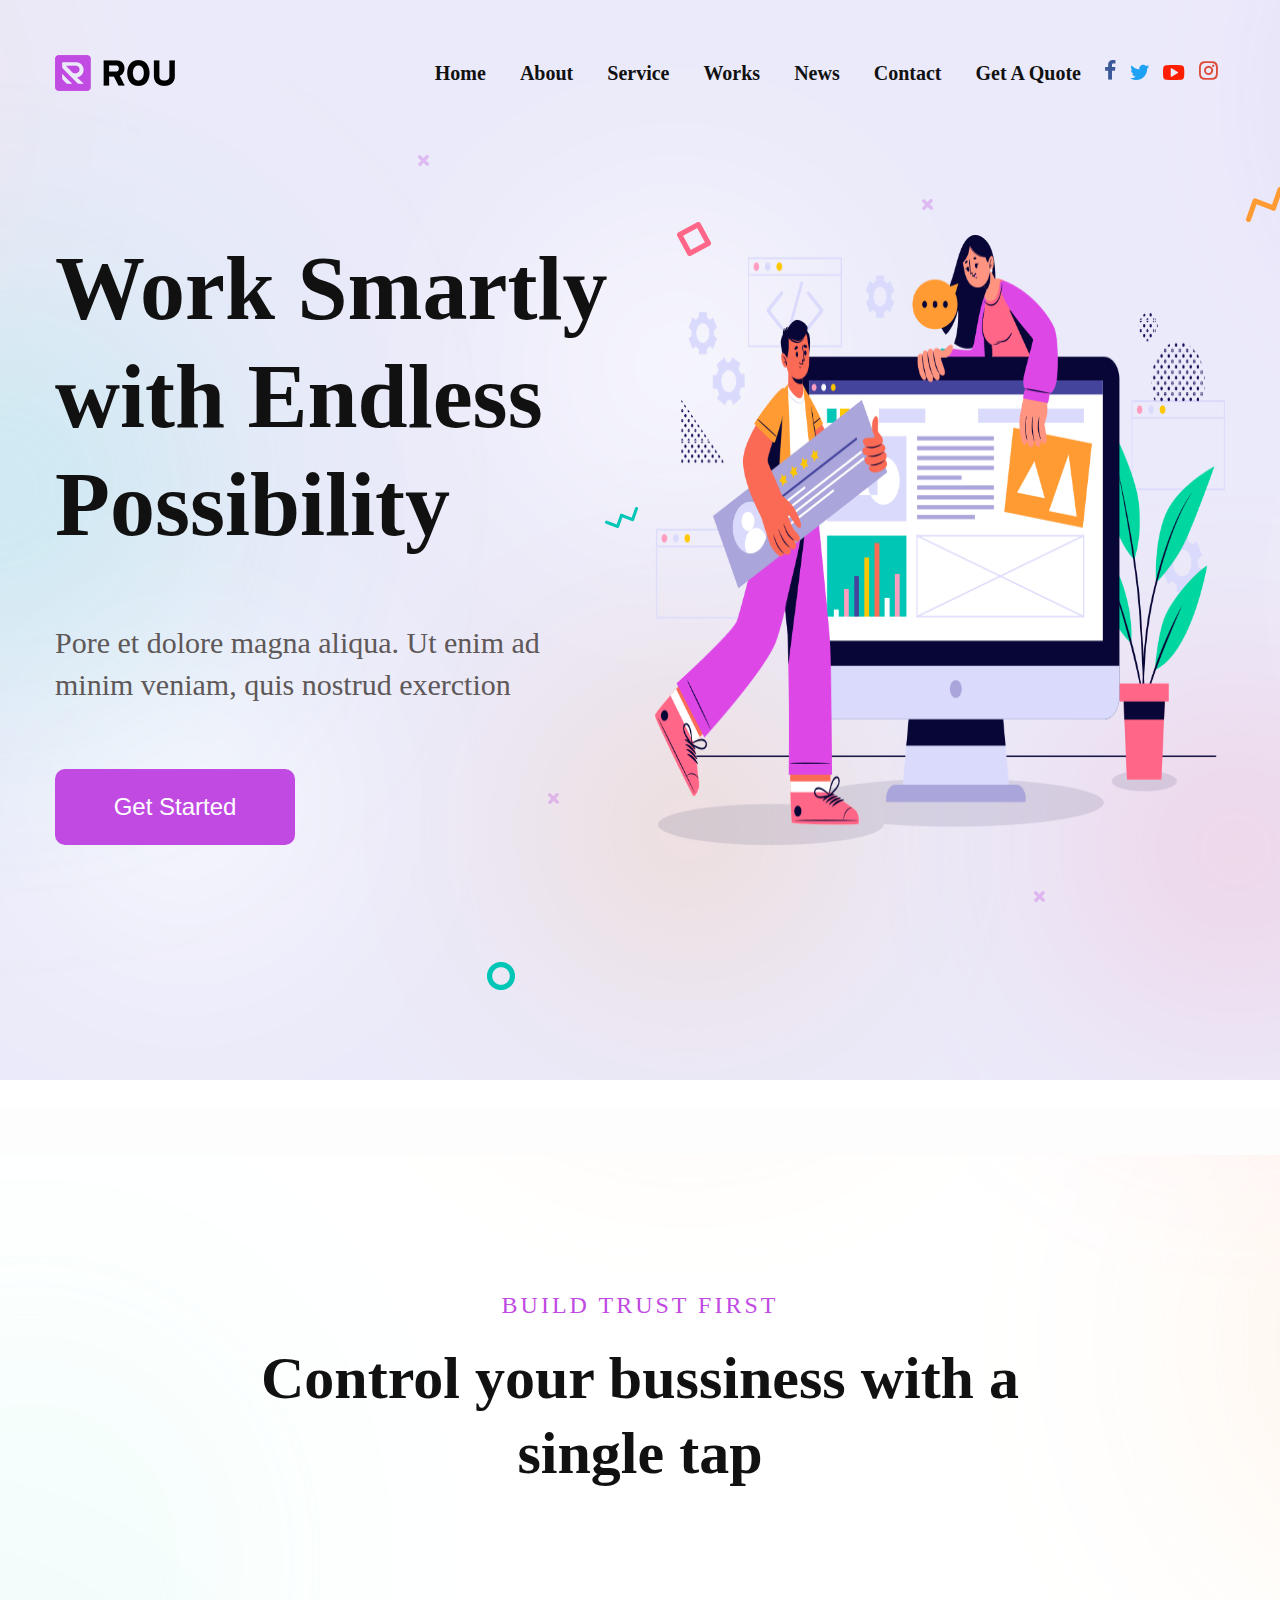
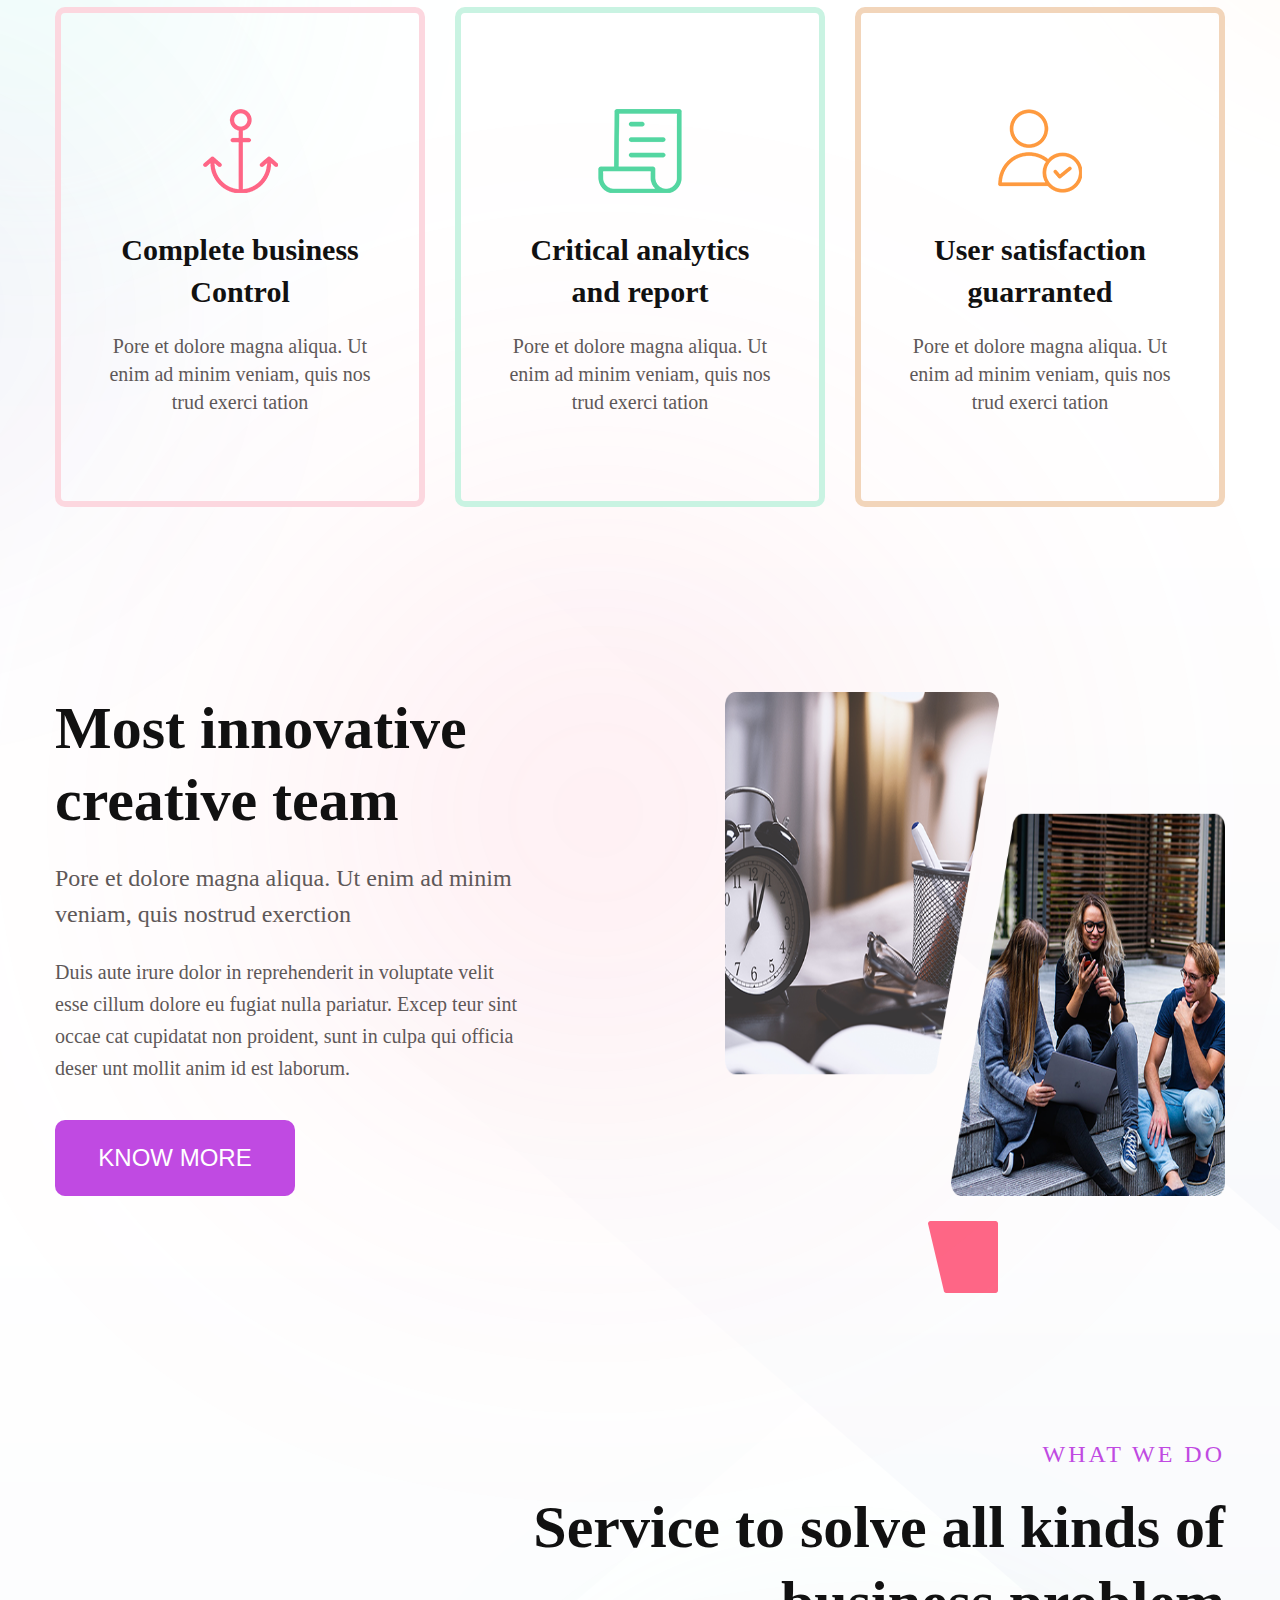
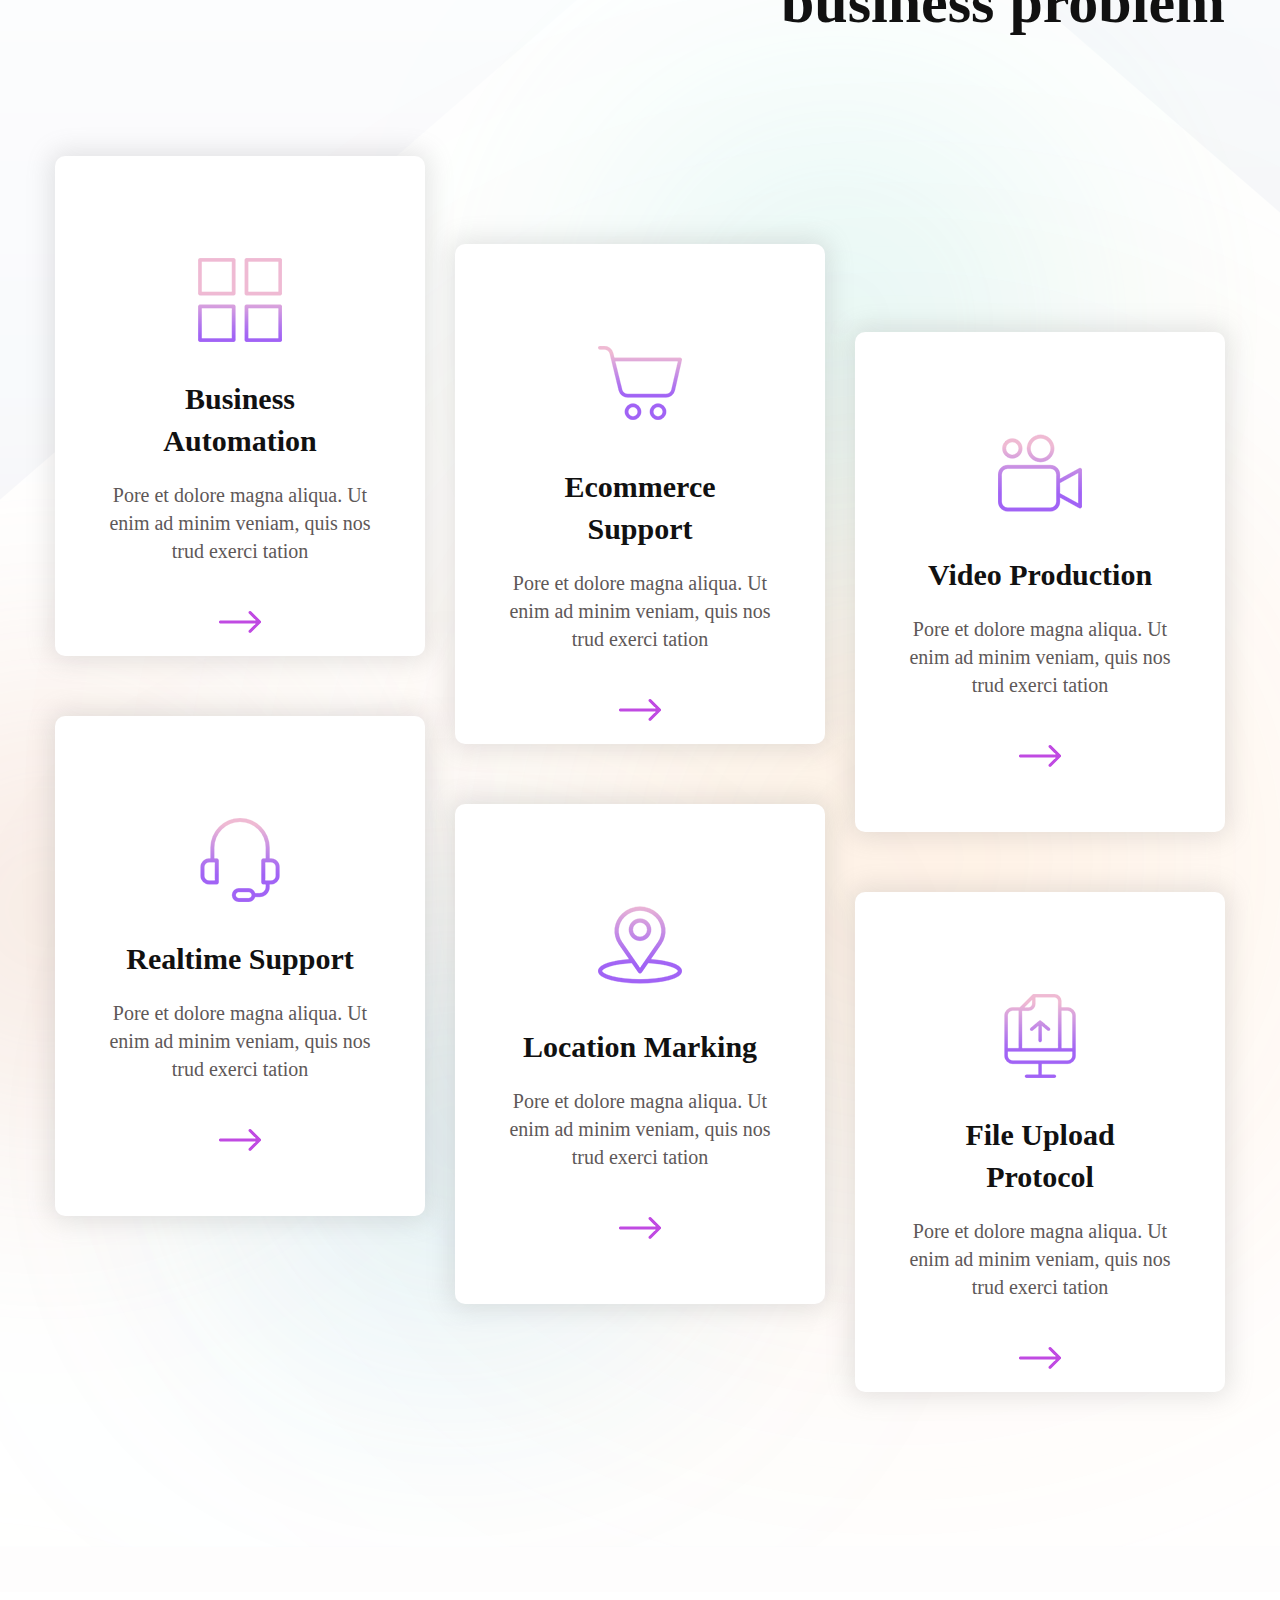
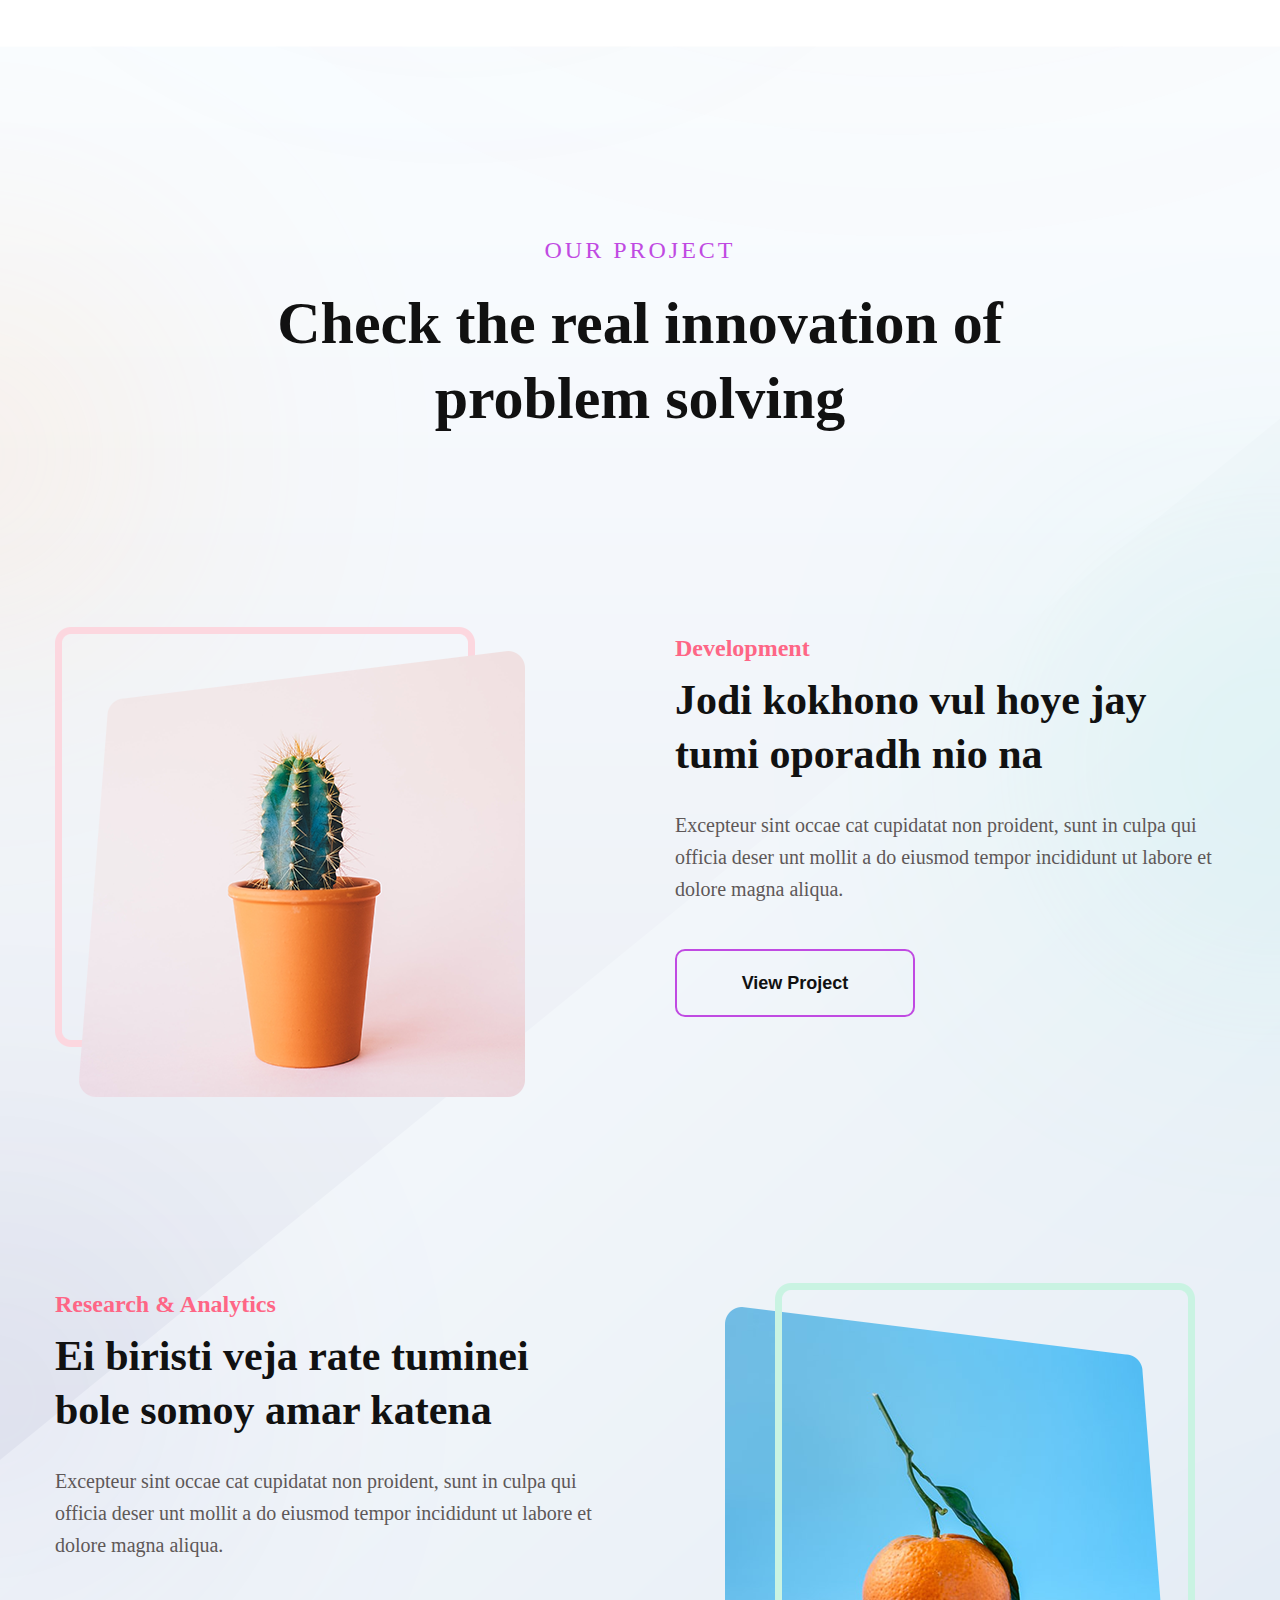
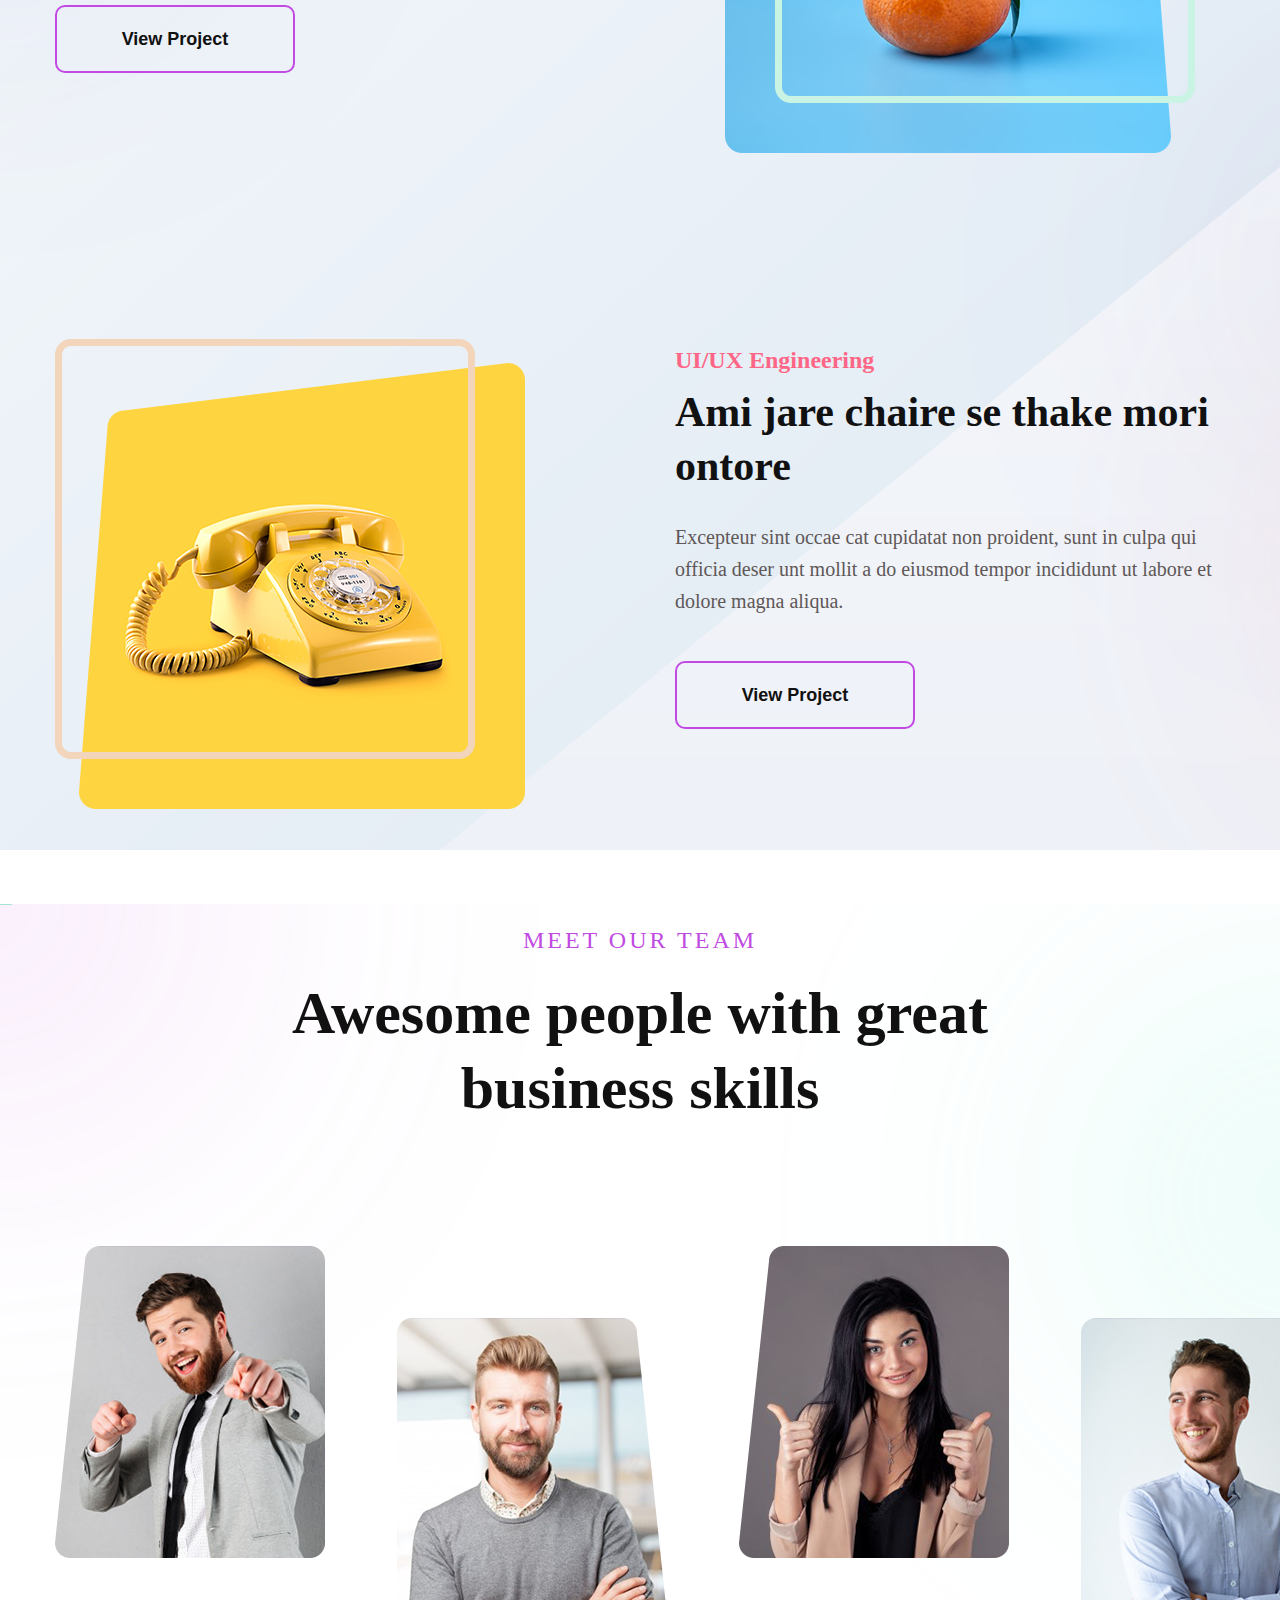
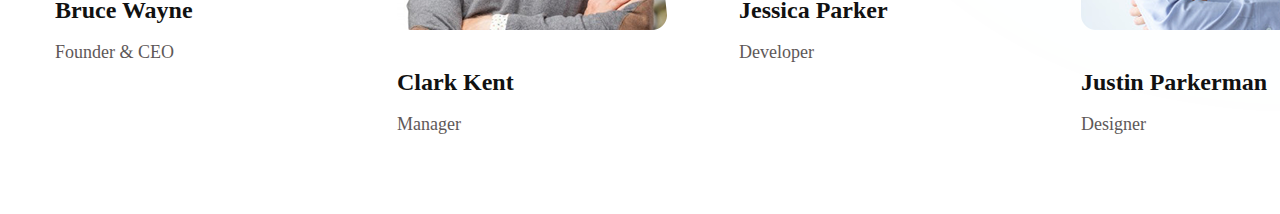
==== assets/index.html @ a204c2a9 "2/3 landing page - psd to html" ====
<!DOCTYPE html>
<html lang="en">
<head>
    <meta charset="UTF-8">
    <meta http-equiv="X-UA-Compatible" content="IE=edge">
    <meta name="viewport" content="width=device-width, initial-scale=1.0">
    <title>Landing Page</title>
    <link rel="stylesheet" href="./scss/style.css">
</head>
<body>
    <header class="" style="background: url(../assets/images/header/background-header.png) no-repeat center 0;">
        <div class="l-container">
            <div class="c-menu">
                <h1>
                    <a href="#">
                        <img src="./images/header/logo-rou.png" alt="ROU-LOGO">
                    </a>
                </h1>
                <ul>
                    <li><a href="#">Home</a></li>
                    <li><a href="#">About</a></li>
                    <li><a href="#">Service</a></li>
                    <li><a href="#">Works</a></li>
                    <li><a href="#">News</a></li>
                    <li><a href="#">Contact</a></li>
                    <li><a href="#">Get A Quote</a></li>
                    <li>
                        <ul>
                            <li><a href="#"><img src="./images/header/social/facebook.png" alt="icon-facebook"></a></li>
                            <li><a href="#"><img src="./images/header/social/twitter.png" alt="icon-twitter"></a></li>
                            <li><a href="#"><img src="./images/header/social/youtube.png" alt="icon-youtube"></a></li>
                            <li><a href="#"><img src="./images/header/social/instagram.png" alt="icon-instagram"></a></li>
                        </ul>
                    </li>
                </ul>
            </div>
            <div class="c-slide">
                <div class="c-slide--content">
                    <h1>Work Smartly with Endless  Possibility</h1>
                    <p>Pore et dolore magna aliqua. Ut enim ad minim veniam, quis nostrud exerction </p>
                    <button>Get Started</button>
                </div>
                <div class="c-slide--image">
                    <img src="./images/header/hero-header.png" alt="heros">
                </div>
            </div>
        </div>
    </header>
    <section style="background: #fefdfd url(../assets/images/intro/intro-background.png) no-repeat center center;">
        <div class="c-intro l-container">
            <div class="c-intro--title title">
                <p>build trust first</p>
                <h2>Control your bussiness with a single tap</h2>
            </div>
            <div class="c-intro--content rectangle">
                <div style="background: url(../assets/images/intro/anchor.png) no-repeat center 96px;">
                    <h3>Complete business Control</h3>
                    <p>Pore et dolore magna aliqua. Ut enim ad minim veniam, quis nos trud exerci tation </p>
                </div>
                <div style="background: url(../assets/images/intro/note.png) no-repeat center 96px;">
                    <h3>Critical analytics and report</h3>
                    <p>Pore et dolore magna aliqua. Ut enim ad minim veniam, quis nos trud exerci tation </p>
                </div>
                <div style="background: url(../assets/images/intro/user.png) no-repeat center 96px;">
                    <h3>User satisfaction guarranted</h3>
                    <p>Pore et dolore magna aliqua. Ut enim ad minim veniam, quis nos trud exerci tation </p>
                </div>
            </div>
        </div>
        <div class="c-about l-container flex">
            <div class="c-about--content">
                <h2>Most innovative creative team</h2>
                <p>Pore et dolore magna aliqua. Ut enim ad minim veniam, quis nostrud exerction </p>
                <p>Duis aute irure dolor in reprehenderit in voluptate velit esse cillum dolore eu fugiat nulla pariatur. Excep teur sint occae cat cupidatat non proident, sunt in culpa qui officia deser unt mollit anim id est laborum.</p>
                <button>KNOW MORE</button>
            </div>
            <div class="c-about--image">
                <img src="../assets/images/intro/about.png" alt="about">
            </div>
        </div>
        <div class="c-service l-container">
            <div class="c-service--title title">
                <p>What we do</p>
                <h2>Service to solve all kinds of business problem</h2>
            </div>
            <div class="c-service--content rectangle">
                <div style="background: #fff url(../assets/images/intro/icon/business.png) no-repeat center 96px;">
                    <h3>Business Automation</h3>
                    <p>Pore et dolore magna aliqua. Ut enim ad minim veniam, quis nos trud exerci tation</p>
                    <a href="#"><img src="./images/intro/icon/arrow.png" alt=""></a>
                </div>
                <div style="background: #fff url(../assets/images/intro/icon/cart.png) no-repeat center 96px;">
                    <h3>Ecommerce Support</h3>
                    <p>Pore et dolore magna aliqua. Ut enim ad minim veniam, quis nos trud exerci tation</p>
                    <a href="#"><img src="./images/intro/icon/arrow.png" alt=""></a>
                </div>
                <div style="background: #fff url(../assets/images/intro/icon/video.png) no-repeat center 96px;">
                    <h3>Video Production</h3>
                    <p>Pore et dolore magna aliqua. Ut enim ad minim veniam, quis nos trud exerci tation</p>
                    <a href="#"><img src="./images/intro/icon/arrow.png" alt=""></a>
                </div>
                <div style="background: #fff url(../assets/images/intro/icon/headphone.png) no-repeat center 96px;">
                    <h3>Realtime Support </h3>
                    <p>Pore et dolore magna aliqua. Ut enim ad minim veniam, quis nos trud exerci tation</p>
                    <a href="#"><img src="./images/intro/icon/arrow.png" alt=""></a>
                </div>
                <div style="background: #fff url(../assets/images/intro/icon/location.png) no-repeat center 96px;">
                    <h3>Location Marking</h3>
                    <p>Pore et dolore magna aliqua. Ut enim ad minim veniam, quis nos trud exerci tation</p>
                    <a href="#"><img src="./images/intro/icon/arrow.png" alt=""></a>
                </div>
                <div style="background: #fff url(../assets/images/intro/icon/upload.png) no-repeat center 96px;">
                    <h3>File Upload Protocol</h3>
                    <p>Pore et dolore magna aliqua. Ut enim ad minim veniam, quis nos trud exerci tation</p>
                    <a href="#"><img src="./images/intro/icon/arrow.png" alt=""></a>
                </div>
            </div>
        </div>
    </section>
    <section style="background: url(../assets/images/portfolio/portfolio-background.png) no-repeat center center;">
        <div class="c-portfolio l-container">
            <div class="c-portfolio--title title">
                <p>Our Project</p>
                <h2>Check the real innovation of problem solving</h2>
            </div>
            <div class="c-portfolio--content flex">
                <div class="c-portfolio--image">
                    <img src="../assets/images/portfolio/cactus.png" alt="">
                </div>
                <div class="c-portfolio--sub-content">
                    <h4>Development</h4>
                    <h3>Jodi kokhono vul hoye jay tumi oporadh nio na</h3>
                    <p>Excepteur sint occae cat cupidatat non proident, sunt in culpa qui officia deser unt mollit a do eiusmod tempor incididunt ut labore et dolore magna aliqua. </p>
                    <button>View Project</button>
                </div>
            </div>
            <div class="c-portfolio--content flex">
                <div class="c-portfolio--sub-content">
                    <h4>Research & Analytics</h4>
                    <h3>Ei biristi veja rate tuminei bole somoy amar katena</h3>
                    <p>Excepteur sint occae cat cupidatat non proident, sunt in culpa qui officia deser unt mollit a do eiusmod tempor incididunt ut labore et dolore magna aliqua.  </p>
                    <button>View Project</button>
                </div>
                <div class="c-portfolio--image">
                    <img src="../assets/images/portfolio/orange.png" alt="">
                </div>
            </div>
            <div class="c-portfolio--content flex">
                <div class="c-portfolio--image">
                    <img src="../assets/images/portfolio/phone.png" alt="">
                </div>
                <div class="c-portfolio--sub-content">
                    <h4>UI/UX Engineering</h4>
                    <h3>Ami jare chaire se thake mori ontore </h3>
                    <p>Excepteur sint occae cat cupidatat non proident, sunt in culpa qui officia deser unt mollit a do eiusmod tempor incididunt ut labore et dolore magna aliqua.  </p>
                    <button>View Project</button>
                </div>
            </div>
        </div>
    </section>
    <section style="background: url(../assets/images/team/team-background.png) no-repeat center center;">
        <div class="c-team l-container">
            <div class="c-team--meet-team">
                <div class="c-team--title-meet title">
                    <p>Meet our team</p>
                    <h2>Awesome people with great business skills</h2>
                </div>
                <div class="c-team--image-meet flex">
                    <div class="c-team--partner1">
                        <img src="./images/team/bruce.png" alt="">
                        <h4>Bruce Wayne</h4>
                        <p>Founder & CEO</p>
                    </div>
                    <div class="c-team--partner2">
                        <img src="./images/team/clark.png" alt="">
                        <h4>Clark Kent</h4>
                        <p>Manager</p>
                    </div>
                    <div class="c-team--partner3">
                        <img src="./images/team/jessica.png" alt="">
                        <h4>Jessica Parker</h4>
                        <p>Developer</p>
                    </div>
                    <div class="c-team--partner4">
                        <img src="./images/team/justin.png" alt="">
                        <h4>Justin Parkerman</h4>
                        <p>Designer</p>
                    </div>
                </div>
            </div>
            <div class="c-team--testimonial">
                <div class="c-team--title-testimonial">
                    
                </div>
                <div class="c-team--image-testimonial"></div>
            </div>
        </div>
    </section>
</body>
</html>
---- assets/scss/style.css ----
* {
  margin: 0;
  padding: 0;
  -webkit-box-sizing: border-box;
          box-sizing: border-box;
}

a {
  text-decoration: none;
}

ul {
  list-style: none;
  display: inline;
  font-size: 0;
}

li {
  display: inline;
}

.l-container {
  width: 1170px;
  margin: 0 auto;
}

.flex {
  display: -webkit-box;
  display: -ms-flexbox;
  display: flex;
}

button {
  width: 240px;
  font-size: 24px;
  color: #fff;
  background-color: #c04ae2;
  line-height: 72px;
  border-radius: 10px;
  border-color: transparent;
}

.rectangle {
  display: -webkit-box;
  display: -ms-flexbox;
  display: flex;
  -webkit-box-pack: justify;
      -ms-flex-pack: justify;
          justify-content: space-between;
}

.rectangle div {
  width: 370px;
  height: 500px;
  border: 6px solid transparent;
  border-radius: 10px;
  margin-top: 116px;
  padding: 216px 48px 0;
  text-align: center;
}

.rectangle div h3 {
  font-size: 30px;
  line-height: 42px;
  color: #111111;
}

.rectangle div p {
  margin-top: 19px;
  font-size: 20px;
  line-height: 28px;
  color: #5e5858;
}

.title {
  width: 770px;
  margin: 0 auto;
  text-align: center;
}

.title p {
  font-size: 24px;
  text-transform: uppercase;
  color: #c04ae2;
  letter-spacing: 3px;
  line-height: 72px;
}

.title h2 {
  font-size: 60px;
  line-height: 75px;
  color: #111111;
}

.c-menu {
  display: -webkit-box;
  display: -ms-flexbox;
  display: flex;
  -webkit-box-pack: justify;
      -ms-flex-pack: justify;
          justify-content: space-between;
  padding-top: 55px;
}

.c-menu h1 {
  height: 36px;
  line-height: 36px;
}

.c-menu h1 img {
  height: 36px;
}

.c-menu ul a {
  padding: 5px 15px;
  font-weight: bold;
  border: 2px solid transparent;
  color: #111111;
  font-size: 20px;
  line-height: 36px;
}

.c-menu ul a:hover {
  border: 2px solid #c04ae2;
  border-radius: 5px;
}

.c-menu ul li ul a {
  padding: 5px;
}

.c-menu ul li ul a:hover {
  border: 2px solid transparent;
}

.c-slide {
  margin-top: 144px;
  display: -webkit-box;
  display: -ms-flexbox;
  display: flex;
  -webkit-box-pack: justify;
      -ms-flex-pack: justify;
          justify-content: space-between;
  padding-bottom: 264px;
}

.c-slide--content {
  width: 570px;
}

.c-slide--content h1 {
  font-size: 90px;
  line-height: 108px;
  color: #111111;
}

.c-slide--content p {
  font-size: 30px;
  line-height: 42px;
  margin-top: 63px;
  color: #5e5858;
  margin-bottom: 63px;
}

.c-slide--image {
  width: 570px;
}

.c-slide--image img {
  width: 100%;
  height: 100%;
}

.c-intro {
  padding-top: 160px;
}

.c-intro--content div:nth-child(1) {
  border-color: #fcd7df;
}

.c-intro--content div:nth-child(2) {
  border-color: #c9f3e2;
}

.c-intro--content div:nth-child(3) {
  border-color: #f2d5ba;
}

.c-about {
  margin-top: 185px;
  -webkit-box-pack: justify;
      -ms-flex-pack: justify;
          justify-content: space-between;
}

.c-about--content {
  width: 470px;
}

.c-about--content h2 {
  font-size: 60px;
  line-height: 72px;
  color: #111111;
}

.c-about--content p:nth-child(2) {
  font-size: 24px;
  line-height: 36px;
  color: #5e5858;
  margin: 24px 0;
}

.c-about--content p:nth-child(3) {
  font-size: 20px;
  line-height: 32px;
  color: #5e5858;
  margin-bottom: 36px;
}

.c-about--image {
  width: 500px;
}

.c-about--image img {
  width: 100%;
  height: 100%;
}

.c-service--title {
  margin: 222px 0 0 auto;
  text-align: right;
}

.c-service--content {
  -ms-flex-wrap: wrap;
      flex-wrap: wrap;
}

.c-service--content div {
  -webkit-box-shadow: 0 0 25px 5px rgba(128, 128, 128, 0.2);
          box-shadow: 0 0 25px 5px rgba(128, 128, 128, 0.2);
}

.c-service--content div:nth-child(2) {
  margin-top: 204px;
}

.c-service--content div:nth-child(3) {
  margin-top: 292px;
}

.c-service--content div:nth-child(4) {
  margin-top: -116px;
}

.c-service--content div:nth-child(5) {
  margin-top: -28px;
}

.c-service--content div:nth-child(6) {
  margin-top: 60px;
  margin-bottom: 200px;
}

.c-service--content img {
  margin: 46px 0;
}

.c-portfolio--title {
  padding-top: 222px;
  margin-bottom: 100px;
}

.c-portfolio--content {
  -webkit-box-pack: justify;
      -ms-flex-pack: justify;
          justify-content: space-between;
  padding: 91px 0;
}

.c-portfolio--image {
  width: 500px;
}

.c-portfolio--sub-content {
  width: 550px;
}

.c-portfolio--sub-content h4 {
  font-size: 24px;
  line-height: 42px;
  color: #fe6686;
}

.c-portfolio--sub-content h3 {
  font-size: 42px;
  line-height: 54px;
  color: #111111;
  padding-top: 4px;
  padding-bottom: 28px;
}

.c-portfolio--sub-content p {
  font-size: 20px;
  line-height: 32px;
  color: #5e5858;
  padding-bottom: 44px;
}

.c-portfolio--sub-content button {
  border: 2px solid #c04ae2;
  background-color: transparent;
  color: #111111;
  line-height: 36px;
  font-size: 18px;
  padding: 14px 44px;
  font-weight: bold;
}

.c-team--image-meet {
  -webkit-box-pack: justify;
      -ms-flex-pack: justify;
          justify-content: space-between;
  margin-top: 120px;
}

.c-team--partner1 h4, .c-team--partner3 h4, .c-team--partner2 h4, .c-team--partner4 h4 {
  font-size: 24px;
  line-height: 48px;
  color: #111111;
  margin-top: 24px;
}

.c-team--partner1 p, .c-team--partner3 p, .c-team--partner2 p, .c-team--partner4 p {
  font-size: 18px;
  line-height: 36px;
  color: #5e5858;
}

.c-team--partner2, .c-team--partner4 {
  padding: 72px;
}
/*# sourceMappingURL=style.css.map */
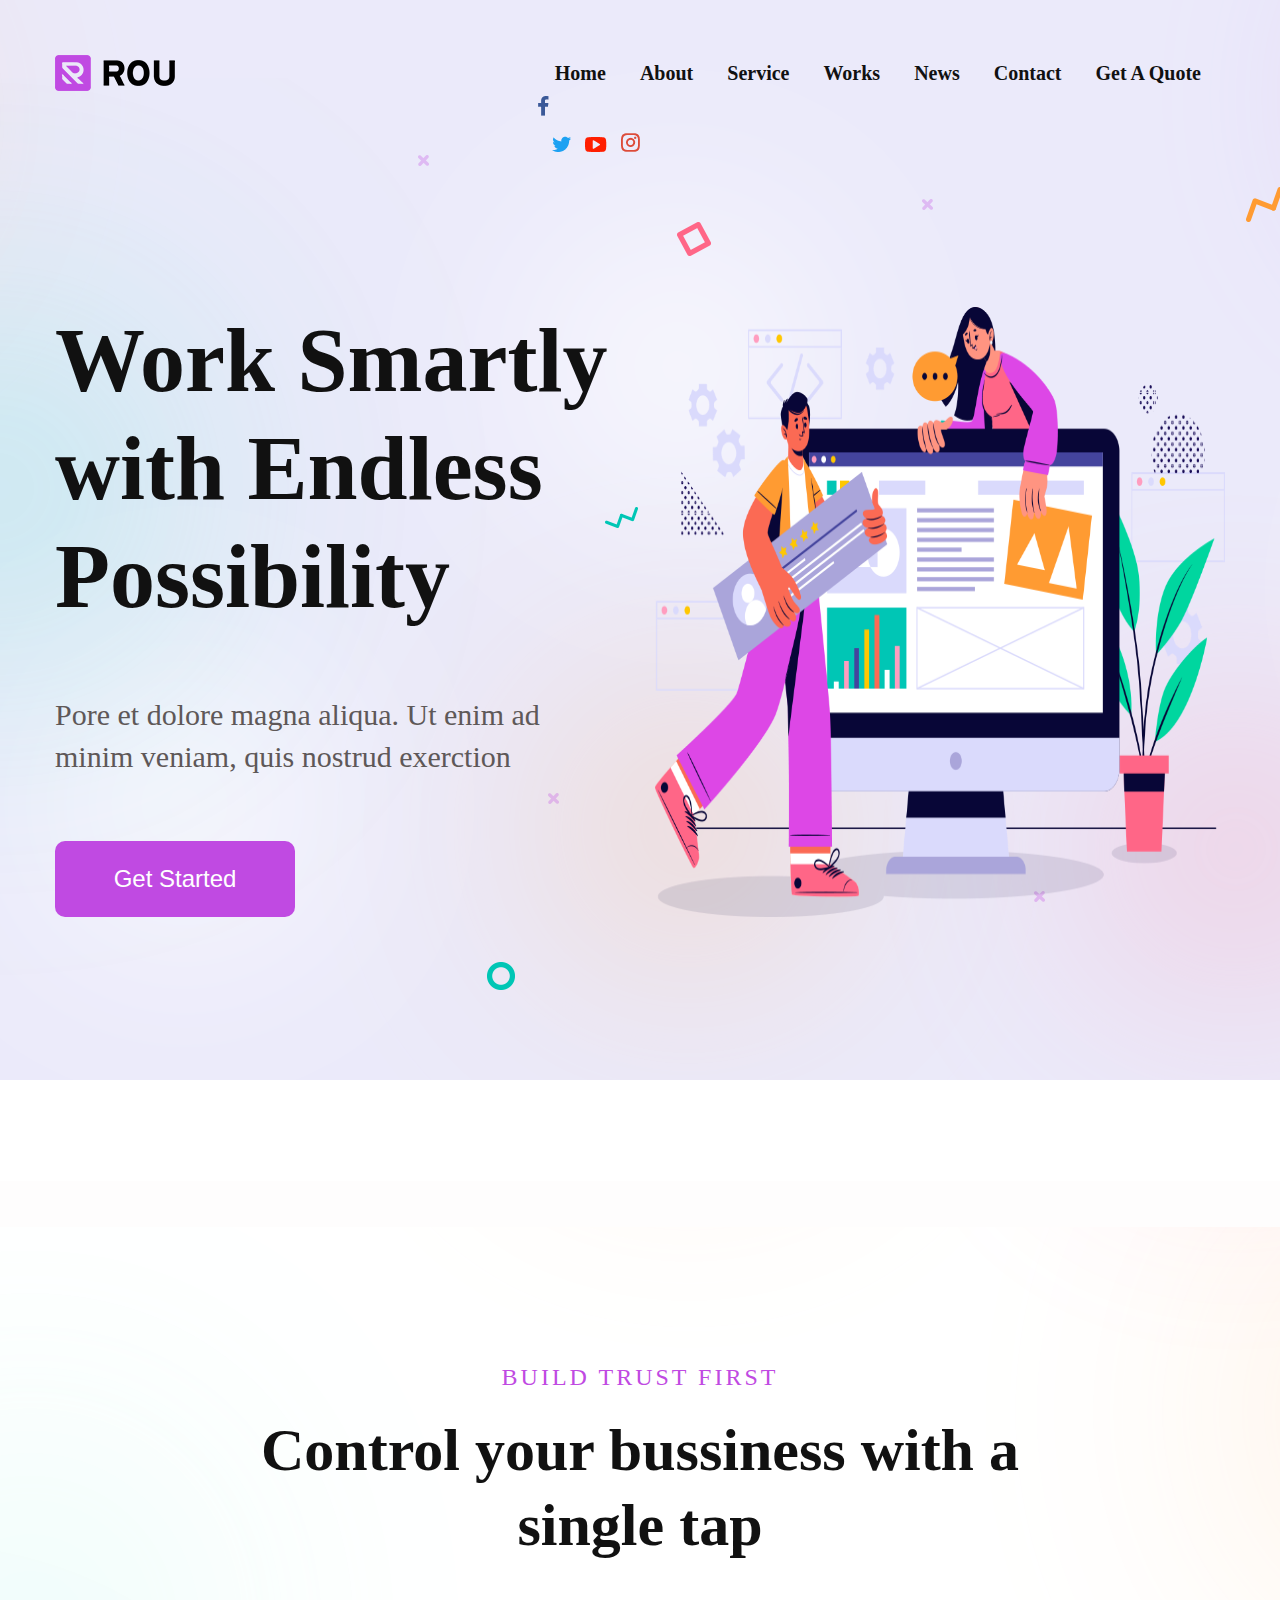
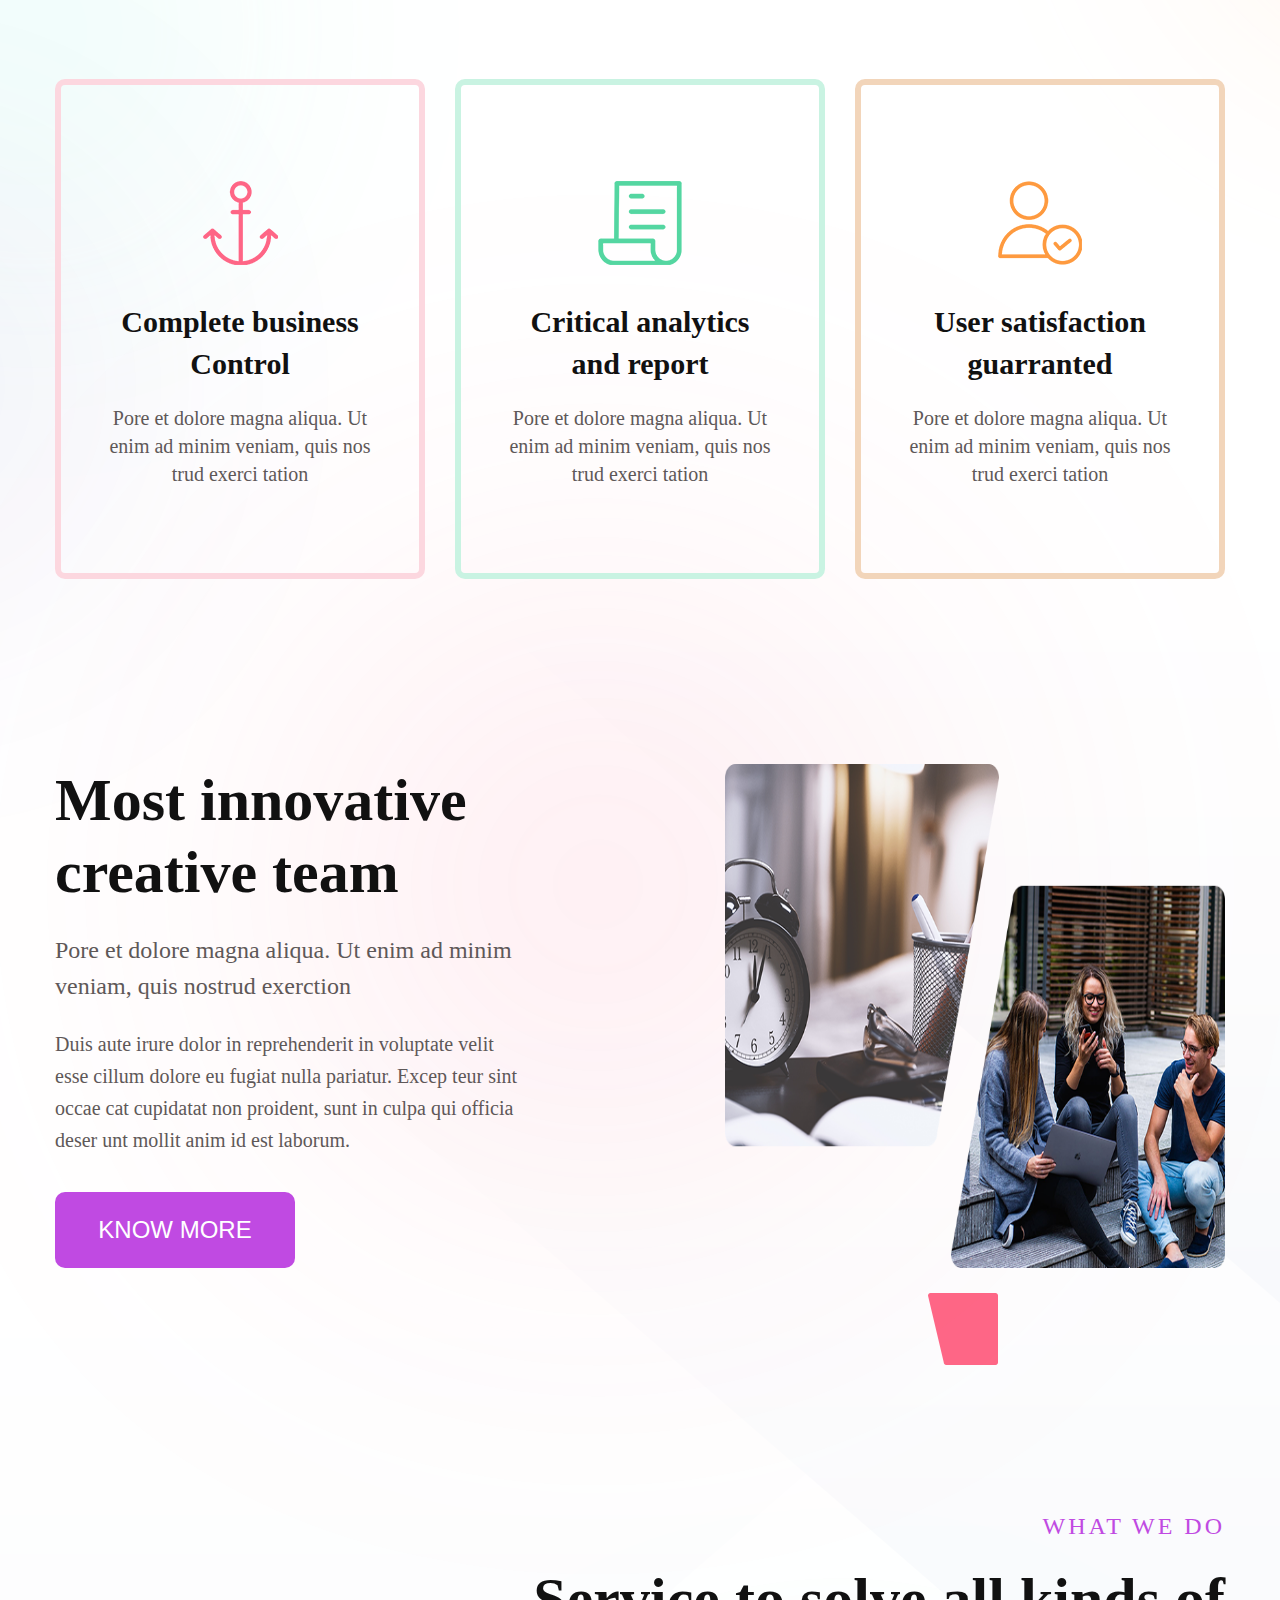
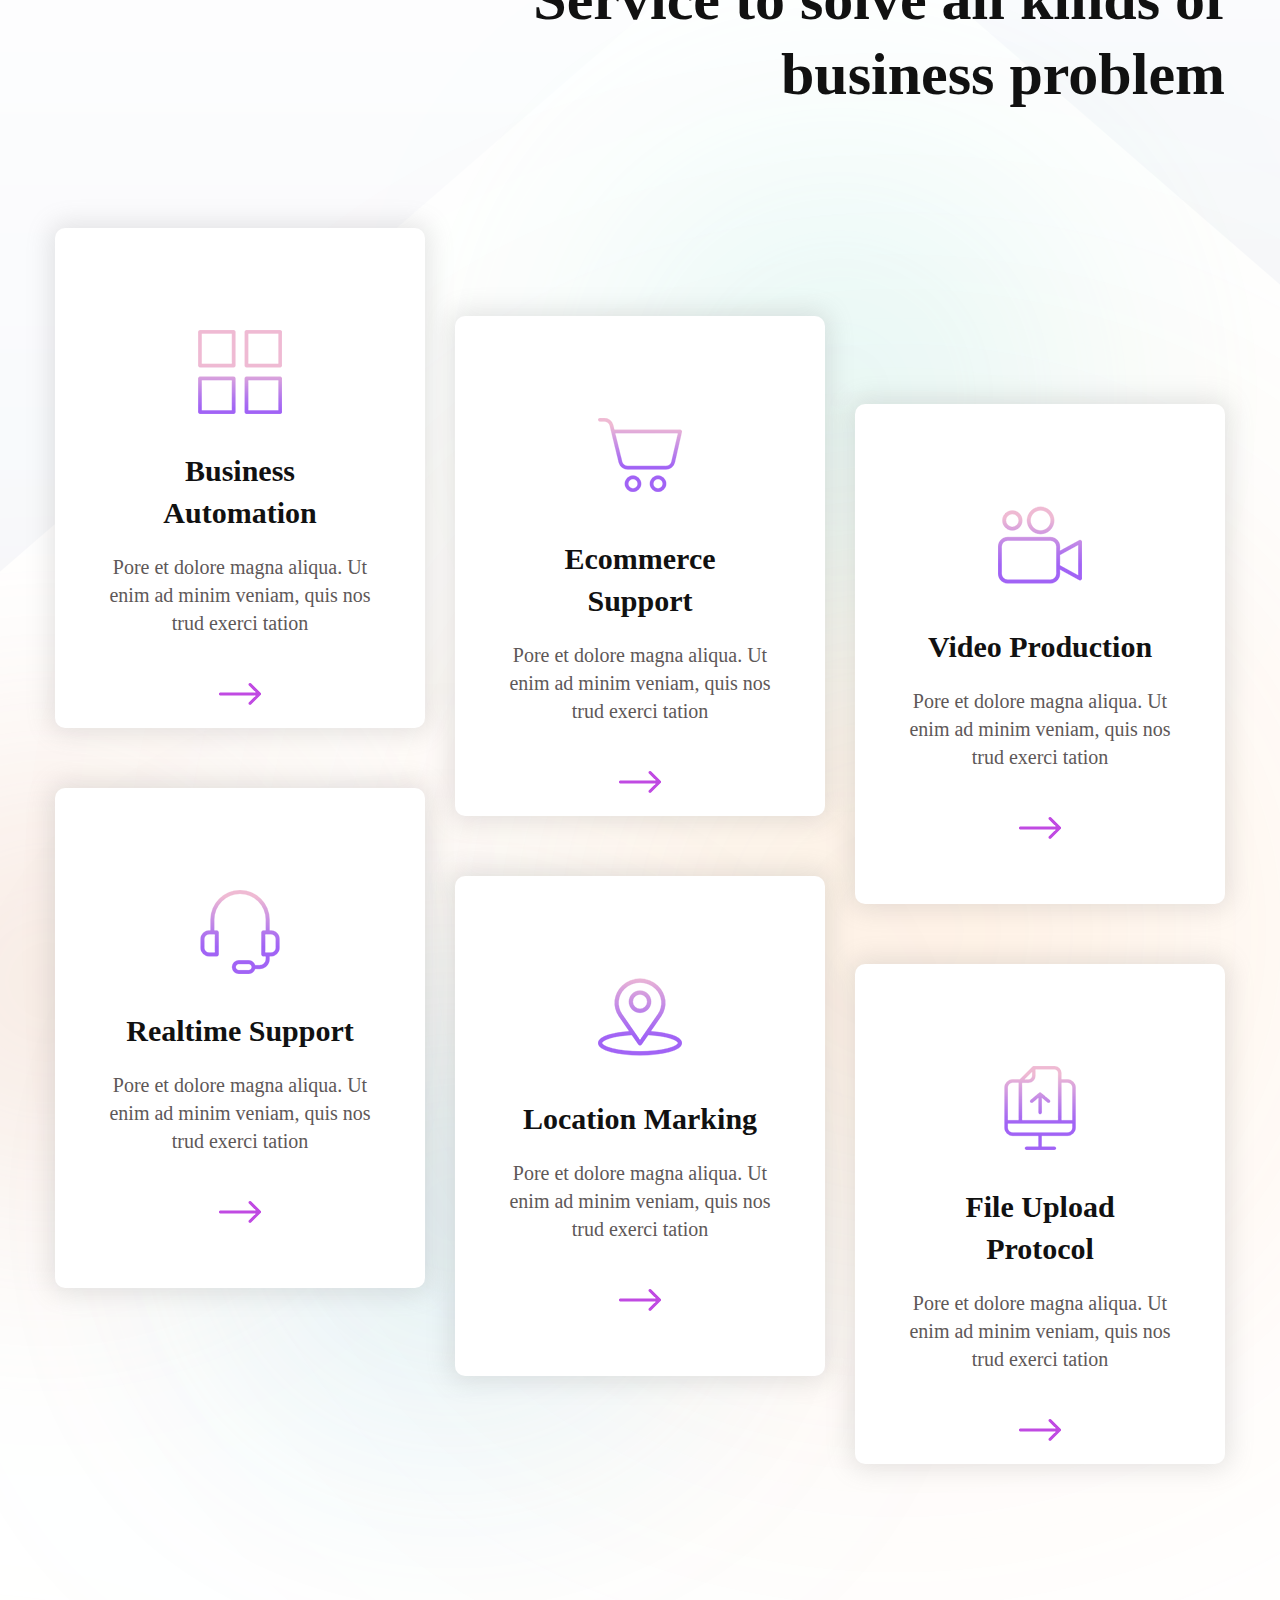
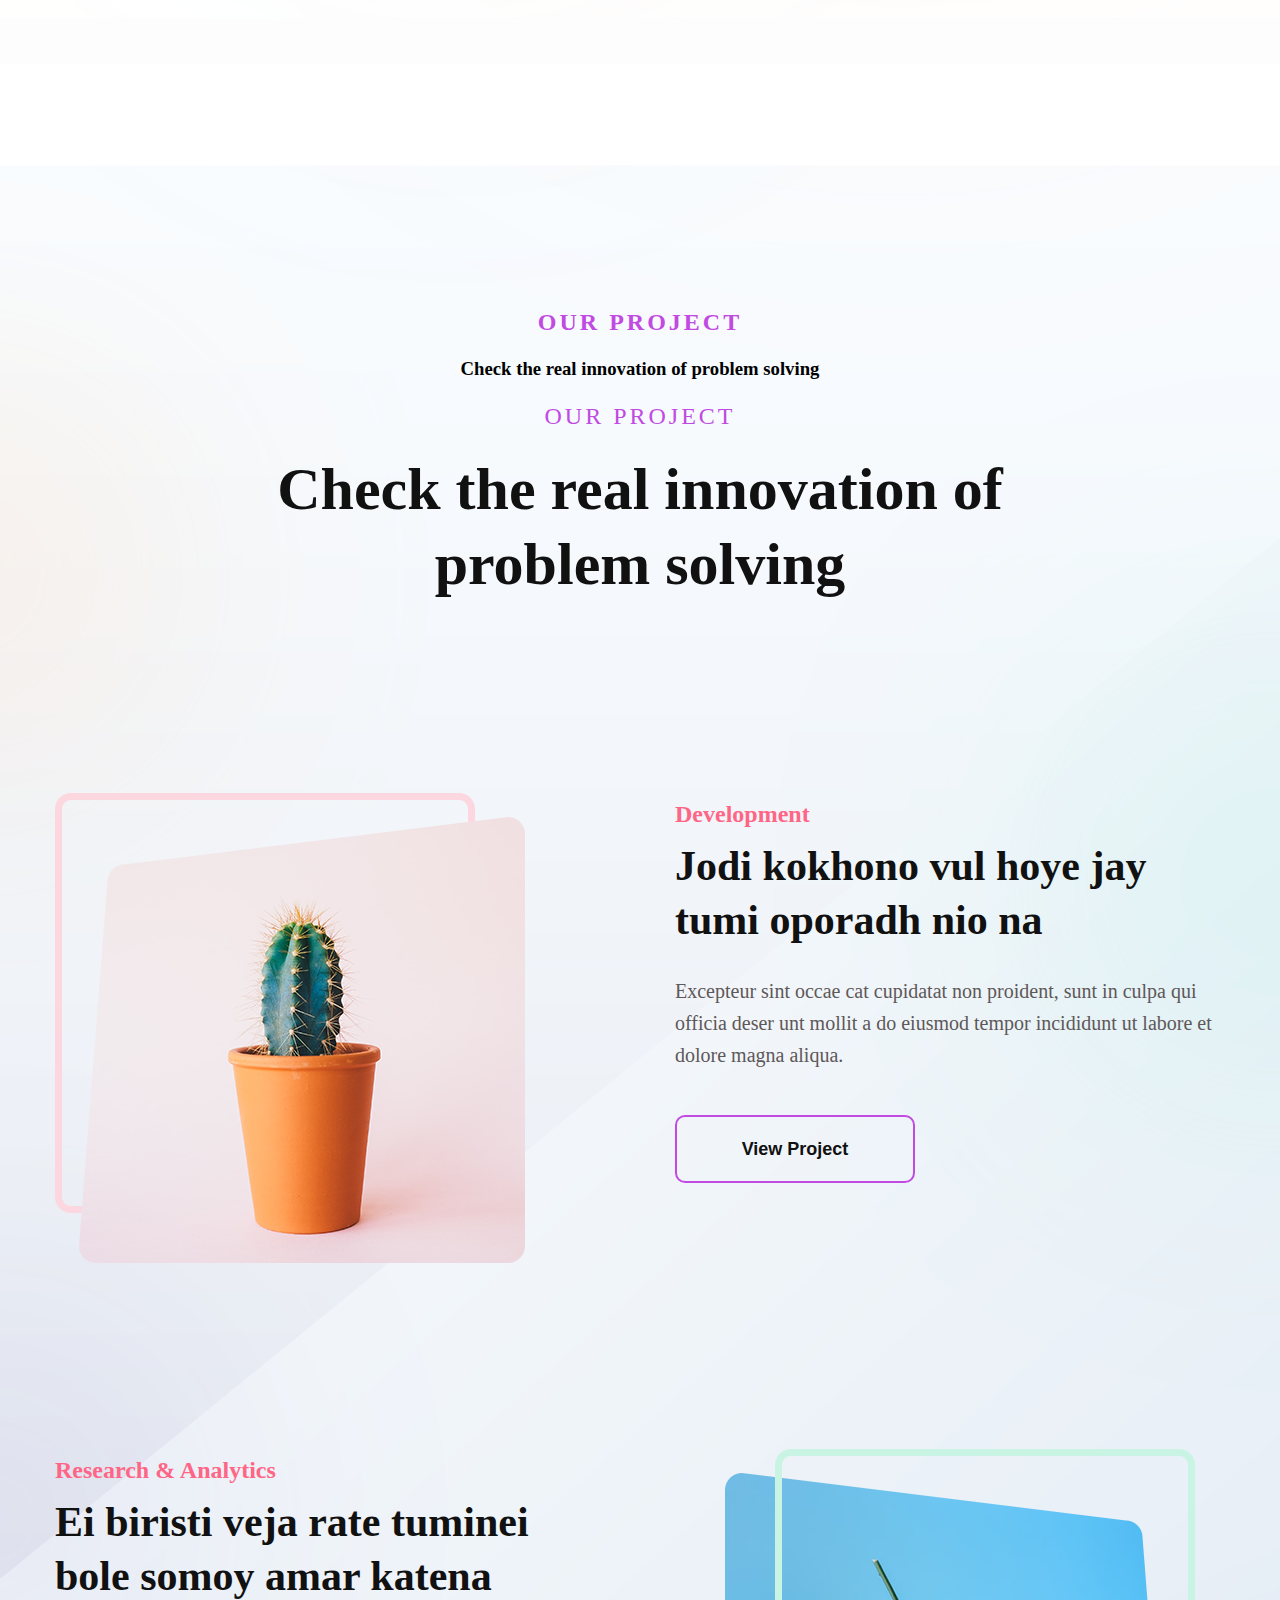
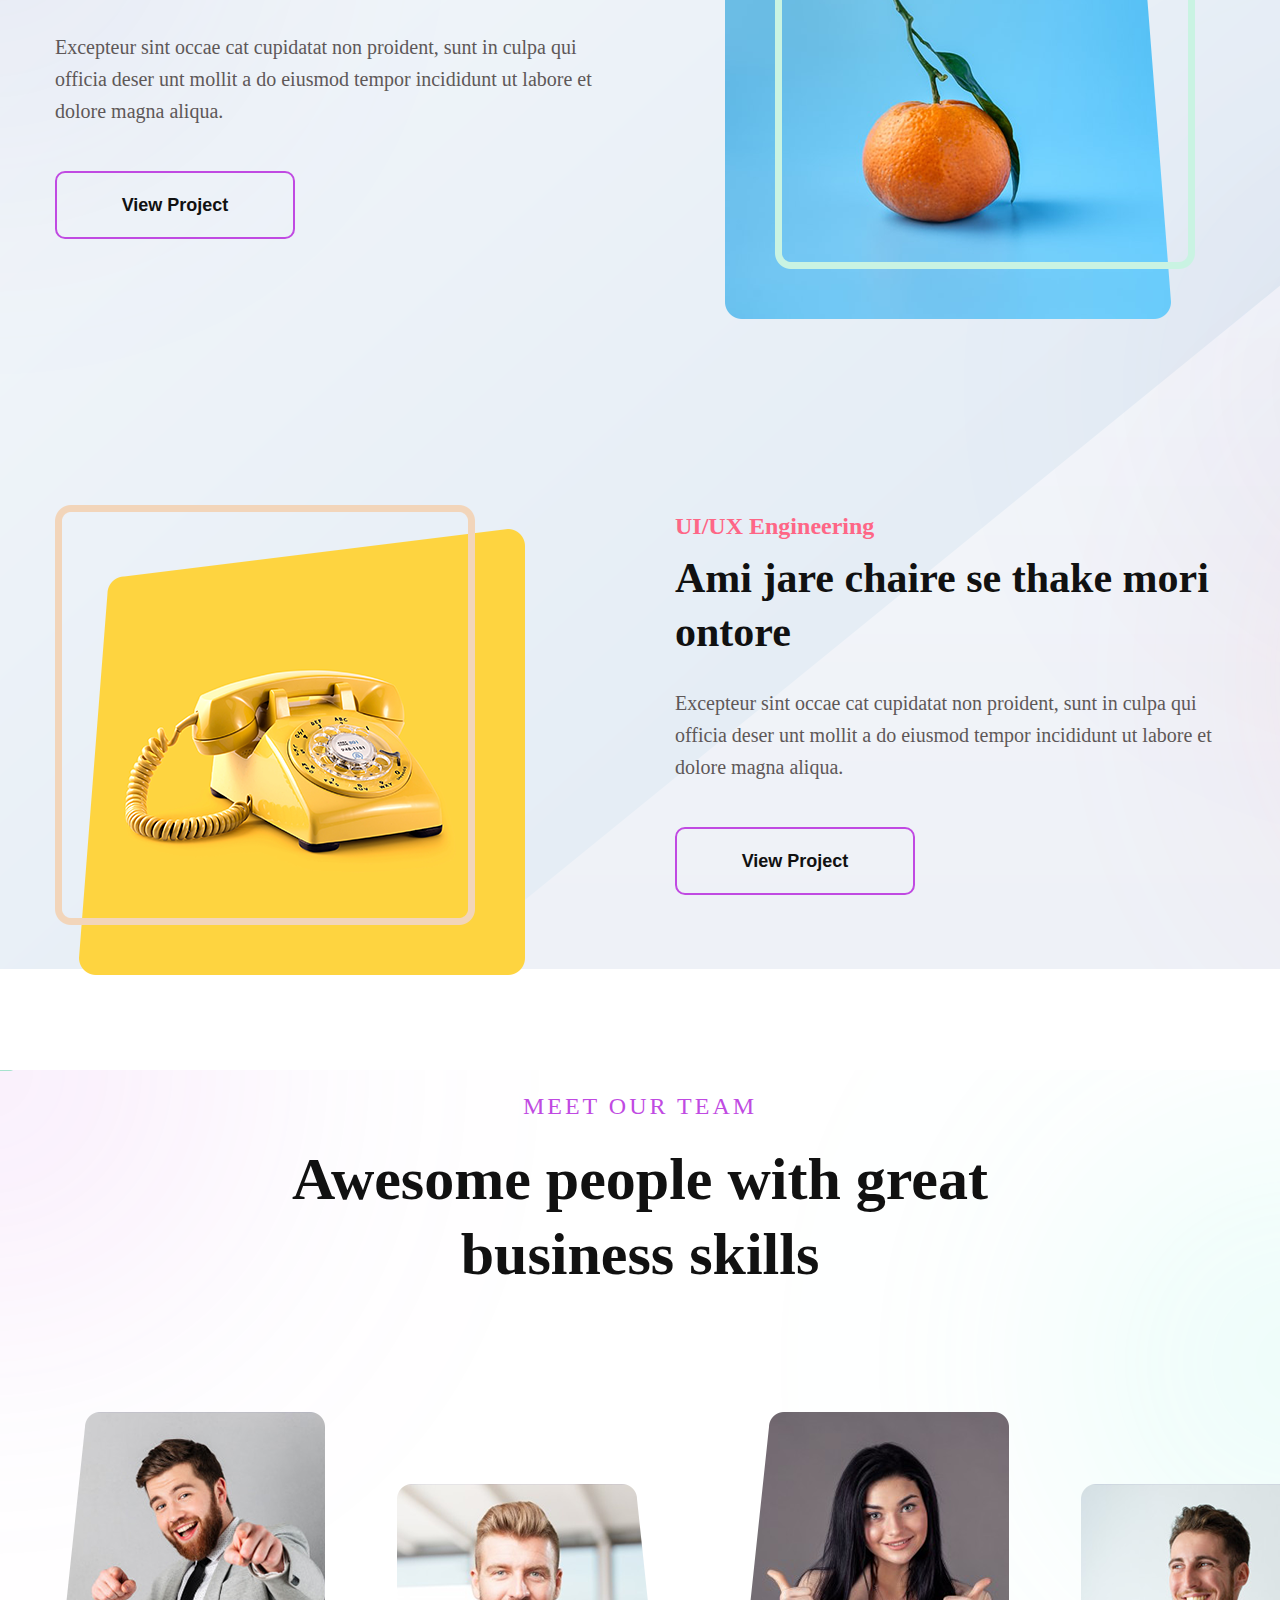
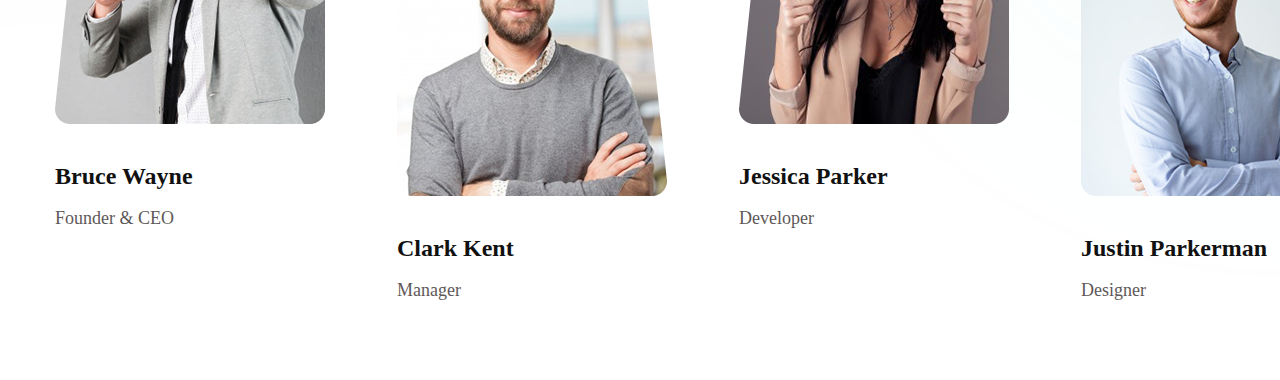
==== commit e44bee28: "feedback" ====
--- a/assets/index.html
+++ b/assets/index.html
@@ -8,16 +8,22 @@
     <link rel="stylesheet" href="./scss/style.css">
 </head>
 <body>
+    <!-- đừng đặt style trong html như này nha em. -->
     <header class="" style="background: url(../assets/images/header/background-header.png) no-repeat center 0;">
         <div class="l-container">
             <div class="c-menu">
+                <!-- .c-menu__logo -->
                 <h1>
                     <a href="#">
                         <img src="./images/header/logo-rou.png" alt="ROU-LOGO">
                     </a>
                 </h1>
+                <!-- c-menu__list -->
                 <ul>
-                    <li><a href="#">Home</a></li>
+                    <!-- c-menu__item -->
+                    <li>
+                        <!-- c-menu__link -->
+                        <a href="#">Home</a></li>
                     <li><a href="#">About</a></li>
                     <li><a href="#">Service</a></li>
                     <li><a href="#">Works</a></li>
@@ -25,8 +31,18 @@
                     <li><a href="#">Contact</a></li>
                     <li><a href="#">Get A Quote</a></li>
                     <li>
+                        <!-- c-menu__list__child -->
                         <ul>
-                            <li><a href="#"><img src="./images/header/social/facebook.png" alt="icon-facebook"></a></li>
+                            <!-- c-menu__item__child -->
+                            <li>
+                                <!-- c-menu__link__child -->
+                                <a href="#">
+                                    <!-- Nhớ đặt figure bao bọc ảnh nha em -->
+                                    <figure class="c-menu__img">
+                                        <img src="./images/header/social/facebook.png" alt="icon-facebook">
+                                    </figure>
+                                    
+                                </a></li>
                             <li><a href="#"><img src="./images/header/social/twitter.png" alt="icon-twitter"></a></li>
                             <li><a href="#"><img src="./images/header/social/youtube.png" alt="icon-youtube"></a></li>
                             <li><a href="#"><img src="./images/header/social/instagram.png" alt="icon-instagram"></a></li>
@@ -35,17 +51,22 @@
                 </ul>
             </div>
             <div class="c-slide">
+                 <!-- em đặt tên sai nè cái này modify rồi -->
+                <!-- Tham khảo http://open0246.test20008.work/page/139.php -->
                 <div class="c-slide--content">
                     <h1>Work Smartly with Endless  Possibility</h1>
                     <p>Pore et dolore magna aliqua. Ut enim ad minim veniam, quis nostrud exerction </p>
                     <button>Get Started</button>
                 </div>
+                <!-- em đặt tên sai nè cái này modify rồi -->
+                <!-- Tham khảo http://open0246.test20008.work/page/139.php -->
                 <div class="c-slide--image">
                     <img src="./images/header/hero-header.png" alt="heros">
                 </div>
             </div>
         </div>
     </header>
+    <!-- lỗi -->
     <section style="background: #fefdfd url(../assets/images/intro/intro-background.png) no-repeat center center;">
         <div class="c-intro l-container">
             <div class="c-intro--title title">
@@ -78,12 +99,17 @@
                 <img src="../assets/images/intro/about.png" alt="about">
             </div>
         </div>
+        <!-- cho l-container riêng 1 div riêng nhé e. Đừng để chung như v -->
         <div class="c-service l-container">
             <div class="c-service--title title">
                 <p>What we do</p>
                 <h2>Service to solve all kinds of business problem</h2>
             </div>
             <div class="c-service--content rectangle">
+                <!-- tạo img chứa luôn. đừng để style như v nha em. style -->
+                <!-- mấy cái này giống nhau nè. Em chỉ cần tạo 1 cái component. Rồi vô page e chỉnh thôi -->
+                <!-- tham khảo source này https://github.com/pxwebshop/project-front-end.git -->
+                <!-- Em xem mấy cái c-title á -->
                 <div style="background: #fff url(../assets/images/intro/icon/business.png) no-repeat center 96px;">
                     <h3>Business Automation</h3>
                     <p>Pore et dolore magna aliqua. Ut enim ad minim veniam, quis nos trud exerci tation</p>
@@ -120,9 +146,16 @@
     <section style="background: url(../assets/images/portfolio/portfolio-background.png) no-repeat center center;">
         <div class="c-portfolio l-container">
             <div class="c-portfolio--title title">
-                <p>Our Project</p>
-                <h2>Check the real innovation of problem solving</h2>
-            </div>
+                <!-- vd: -->
+                <!-- mấy cái title e để h1-h6 nha. Để google search tiềm kiếm á -->
+                <h3 class="c-title1">
+                    <p class="c-title1__txt">Our Project</p>
+                    <span class="c-title1__sub">Check the real innovation of problem solving</span>
+                </h3>
+                <p class="c-title1">Our Project</p>
+                <h2 class="c-title1">Check the real innovation of problem solving</h2>
+            </div>
+            <!-- vd: tạp 1 cái c-imgtext1 -->
             <div class="c-portfolio--content flex">
                 <div class="c-portfolio--image">
                     <img src="../assets/images/portfolio/cactus.png" alt="">
@@ -134,6 +167,7 @@
                     <button>View Project</button>
                 </div>
             </div>
+            <!-- cái này giống cái trên. gọi cpn c-imgtext1--reverse.  -->
             <div class="c-portfolio--content flex">
                 <div class="c-portfolio--sub-content">
                     <h4>Research & Analytics</h4>
@@ -141,10 +175,12 @@
                     <p>Excepteur sint occae cat cupidatat non proident, sunt in culpa qui officia deser unt mollit a do eiusmod tempor incididunt ut labore et dolore magna aliqua.  </p>
                     <button>View Project</button>
                 </div>
+                <!-- lỗi -->
                 <div class="c-portfolio--image">
                     <img src="../assets/images/portfolio/orange.png" alt="">
                 </div>
             </div>
+            <!-- lỗi -->
             <div class="c-portfolio--content flex">
                 <div class="c-portfolio--image">
                     <img src="../assets/images/portfolio/phone.png" alt="">
@@ -158,11 +194,12 @@
             </div>
         </div>
     </section>
+    <!-- lỗi -->
     <section style="background: url(../assets/images/team/team-background.png) no-repeat center center;">
         <div class="c-team l-container">
             <div class="c-team--meet-team">
                 <div class="c-team--title-meet title">
-                    <p>Meet our team</p>
+                    <p class="c-title1">Meet our team</p>
                     <h2>Awesome people with great business skills</h2>
                 </div>
                 <div class="c-team--image-meet flex">
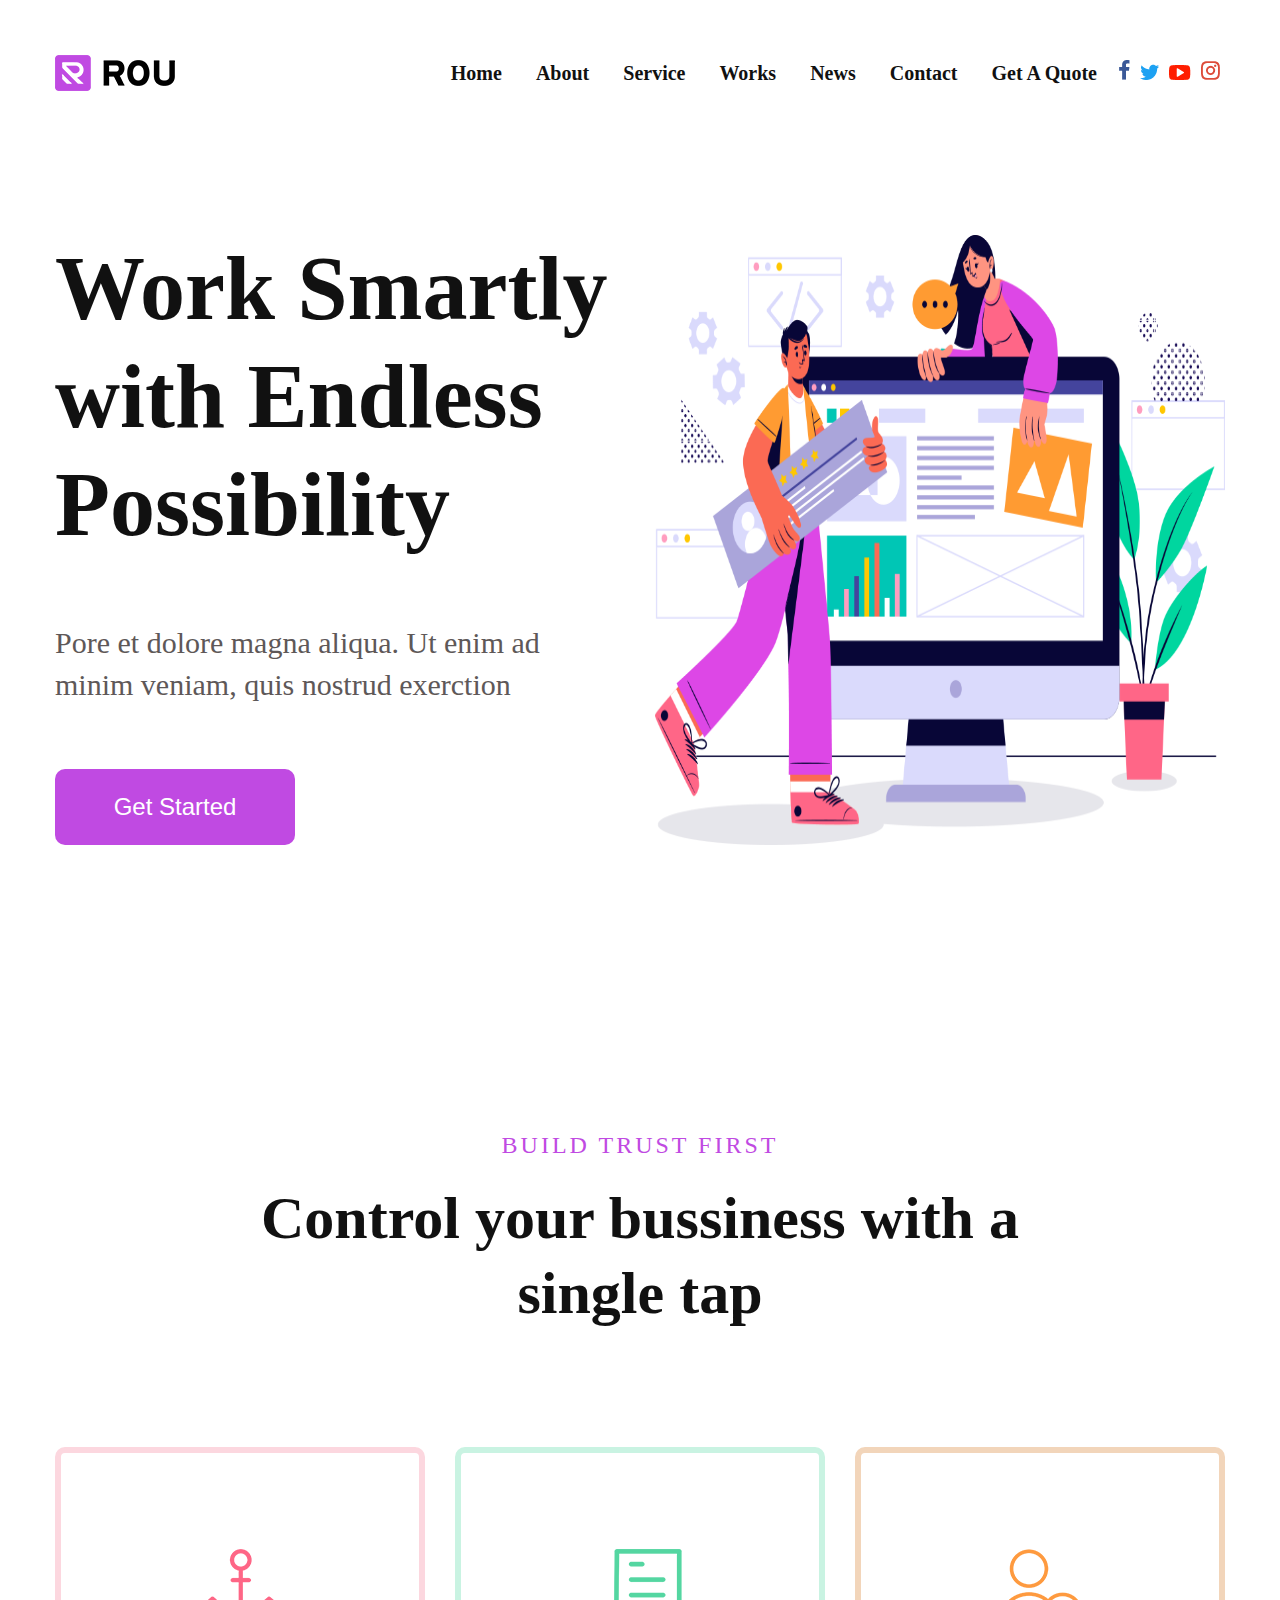
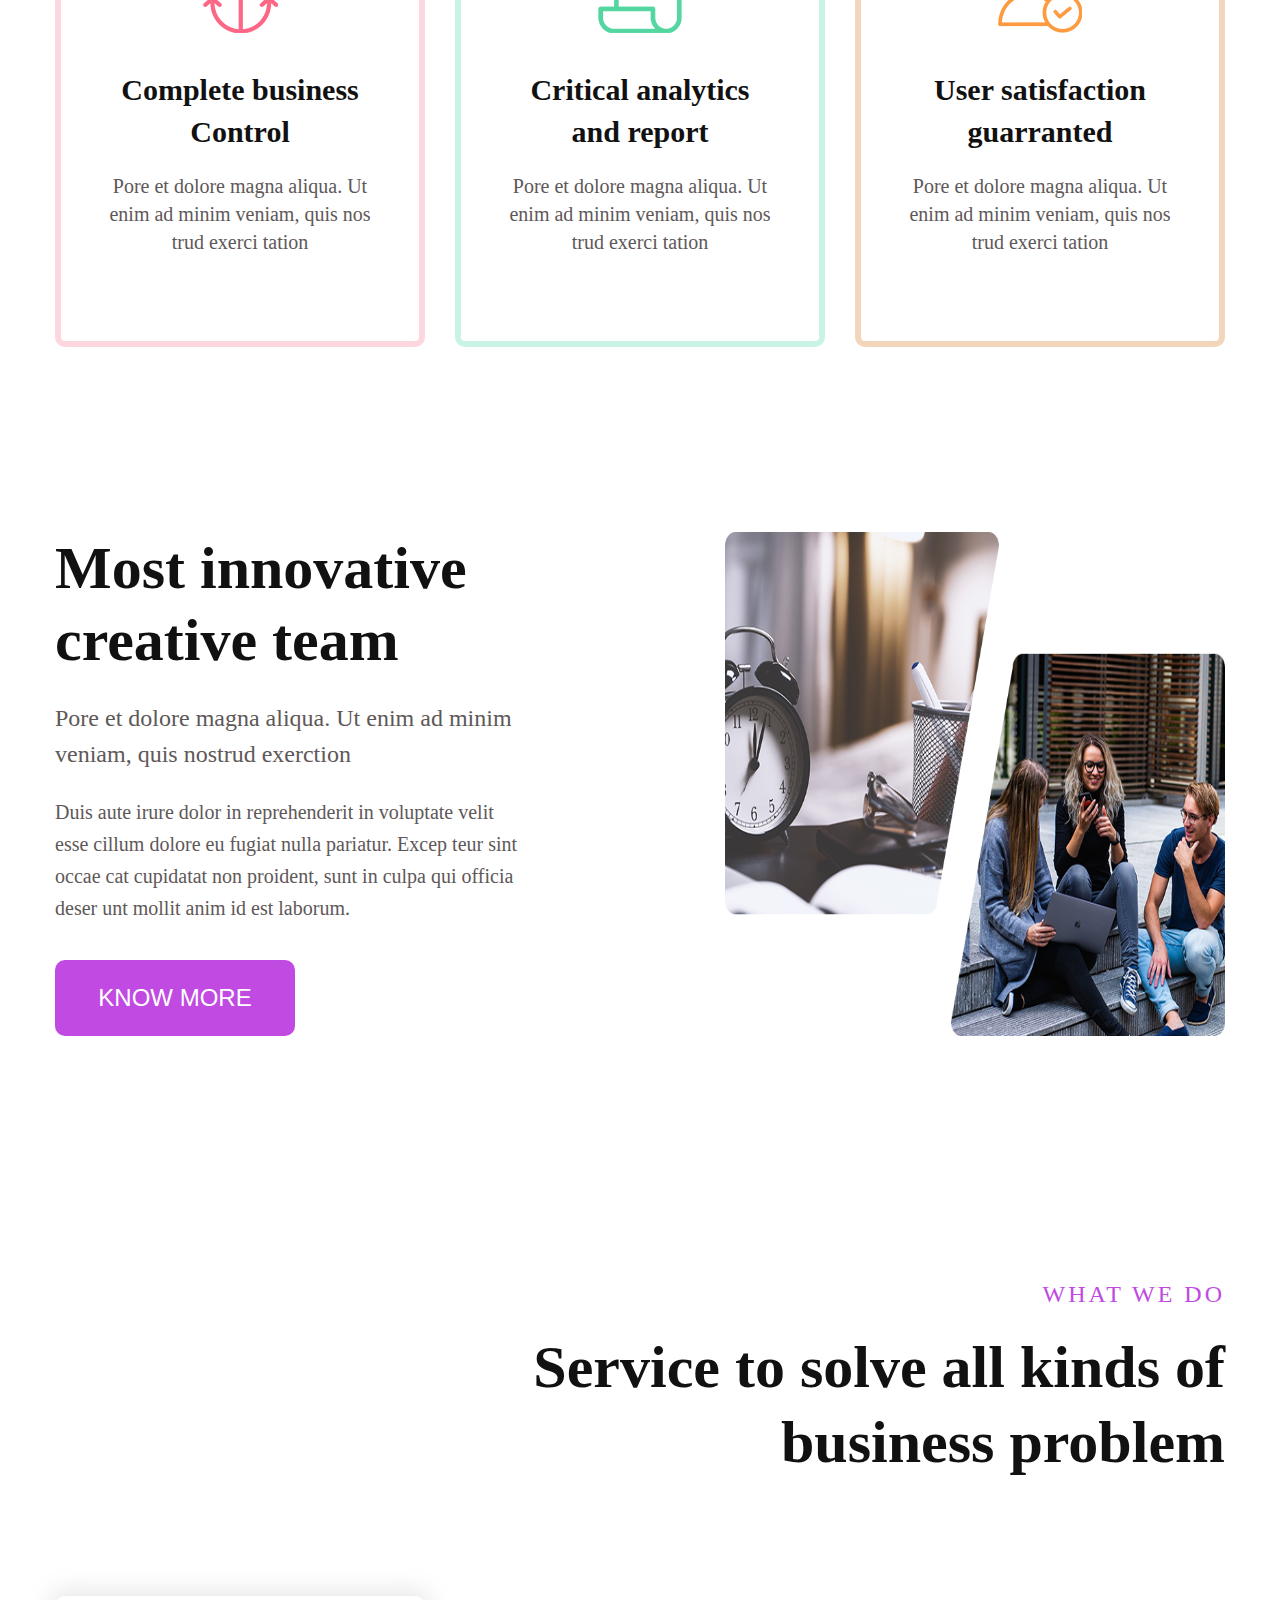
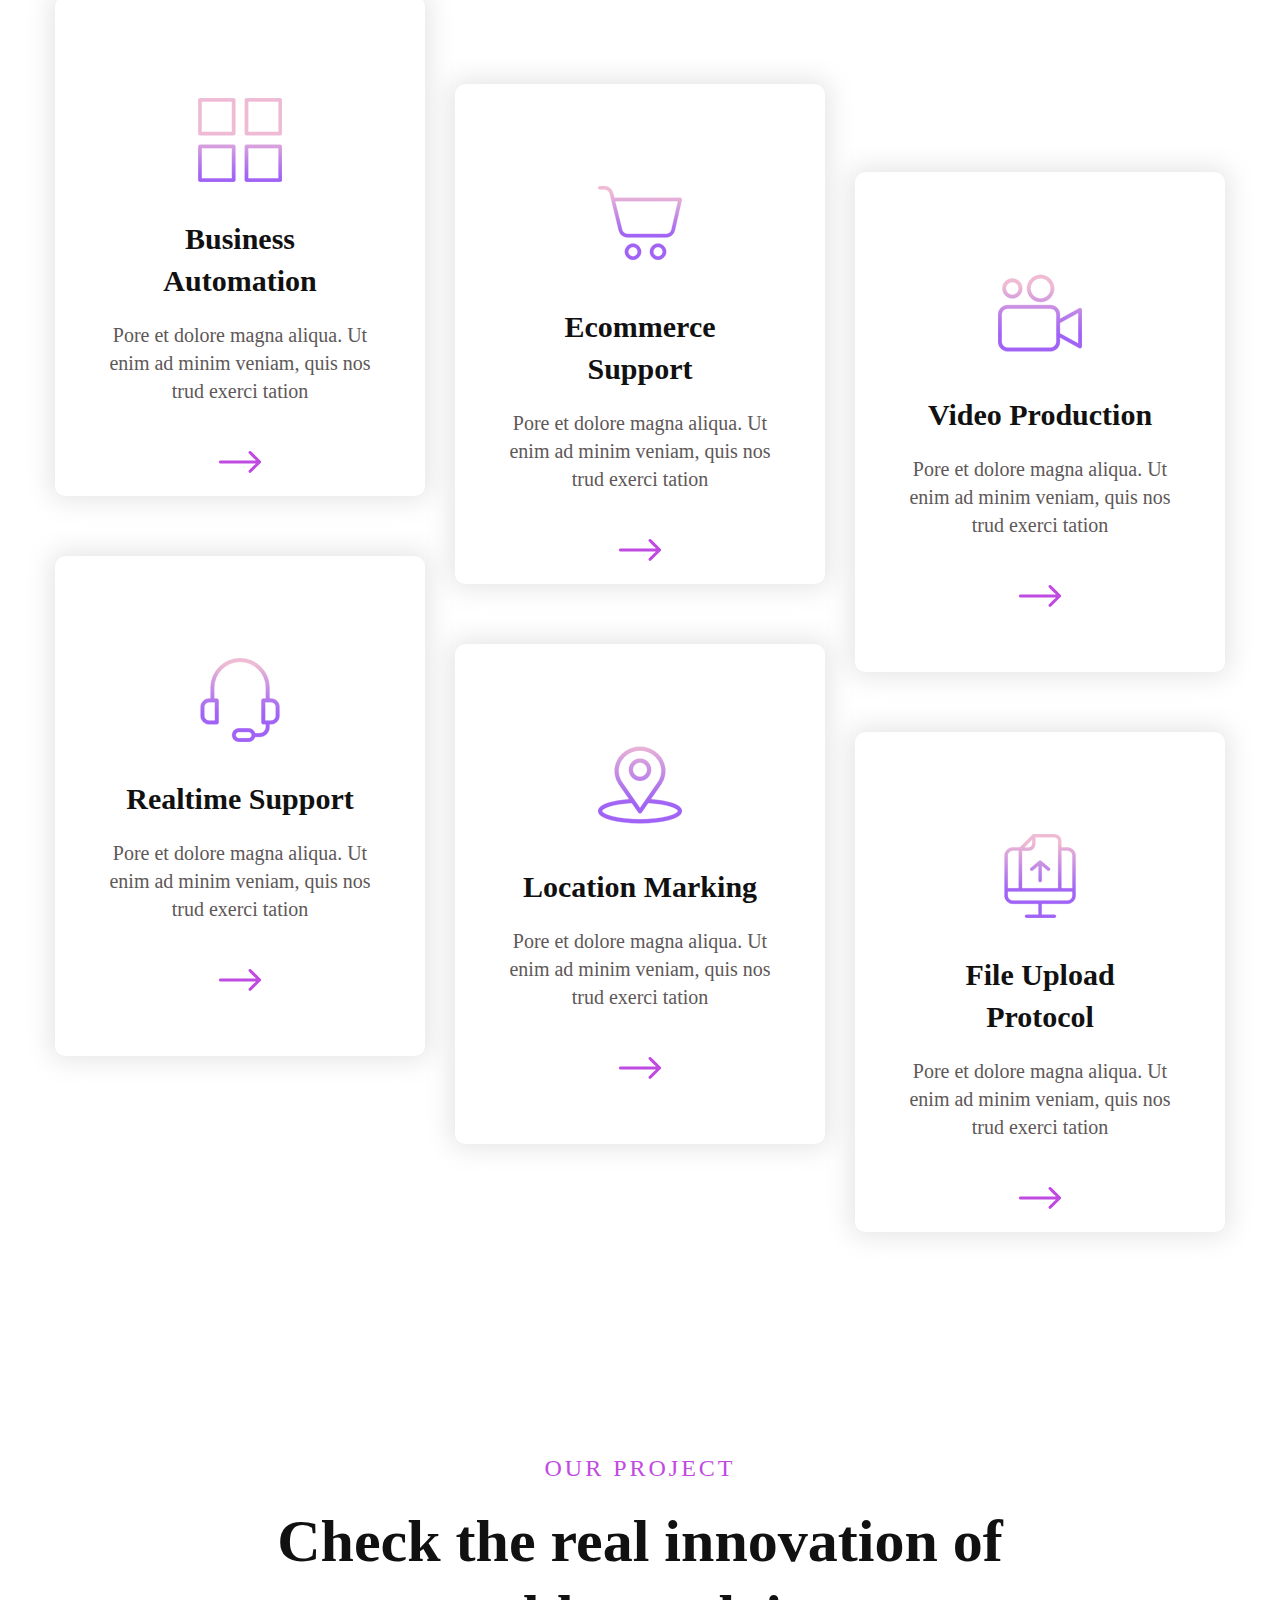
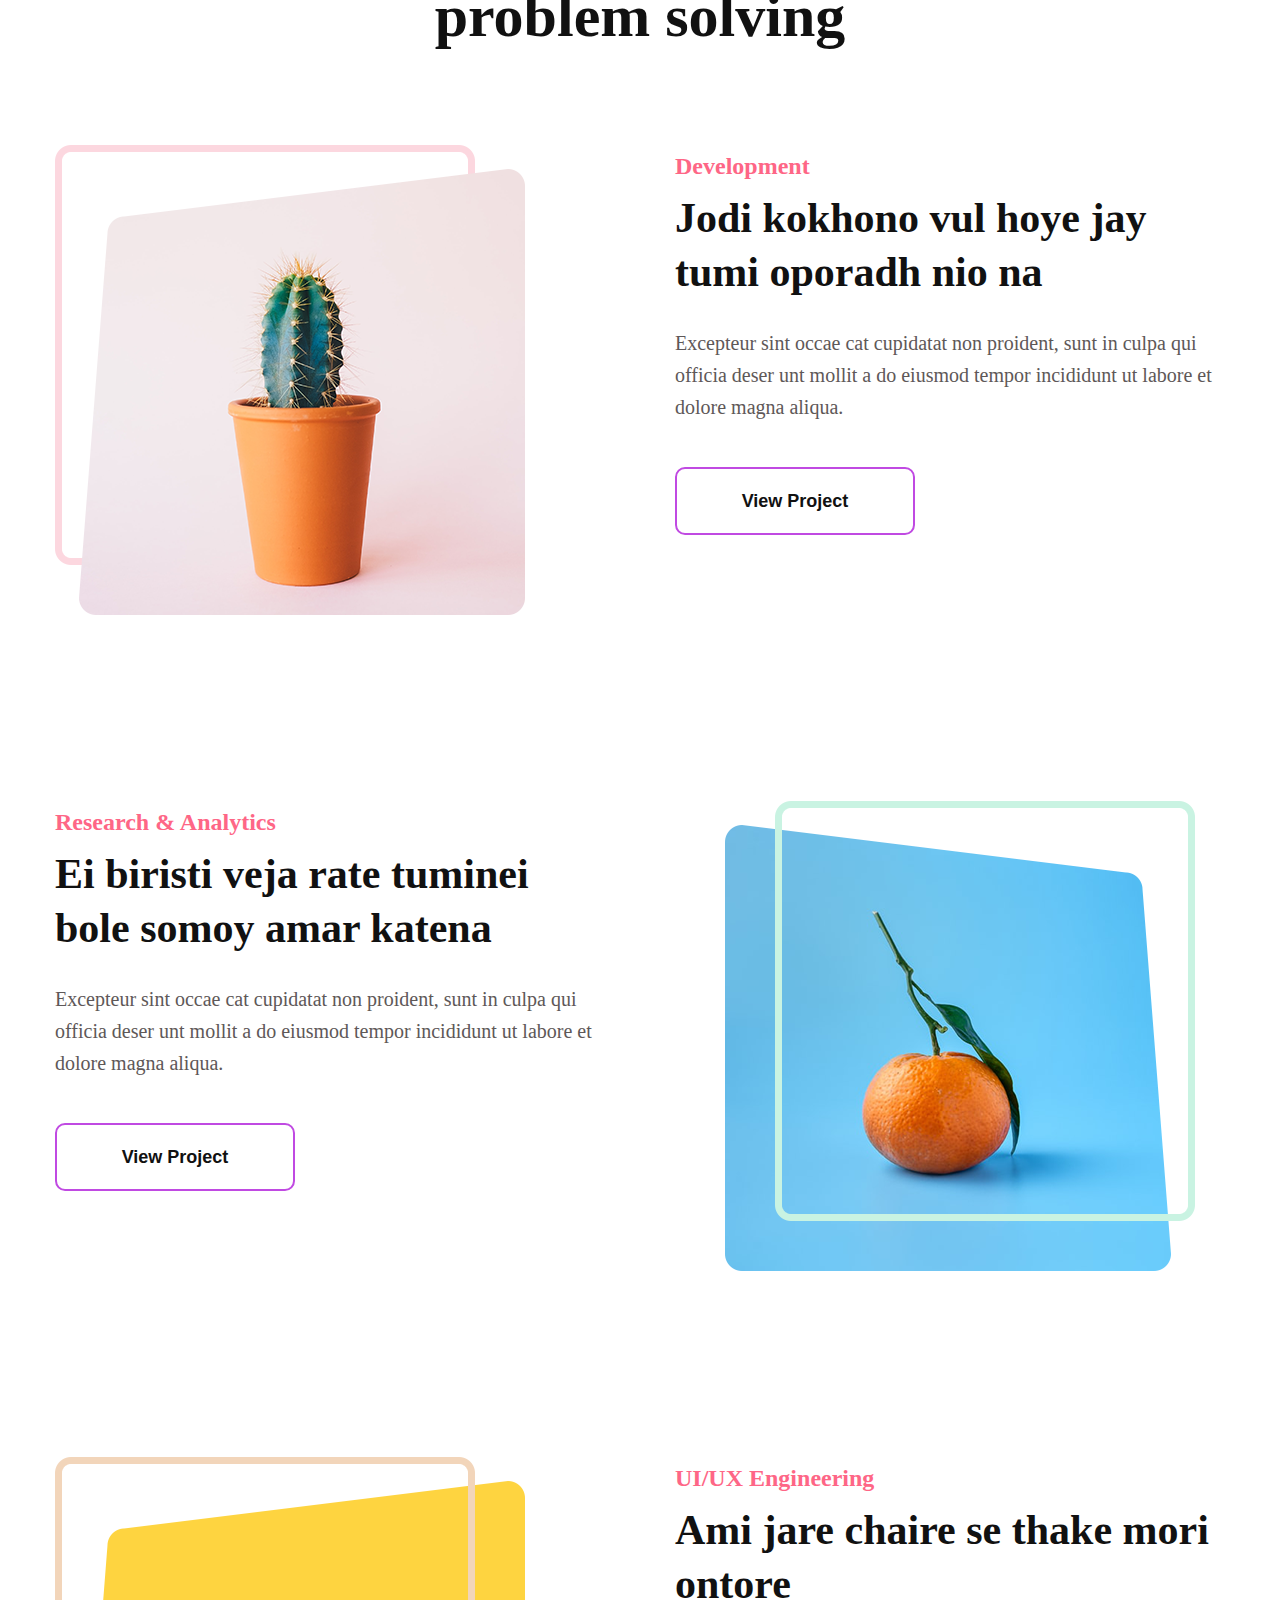
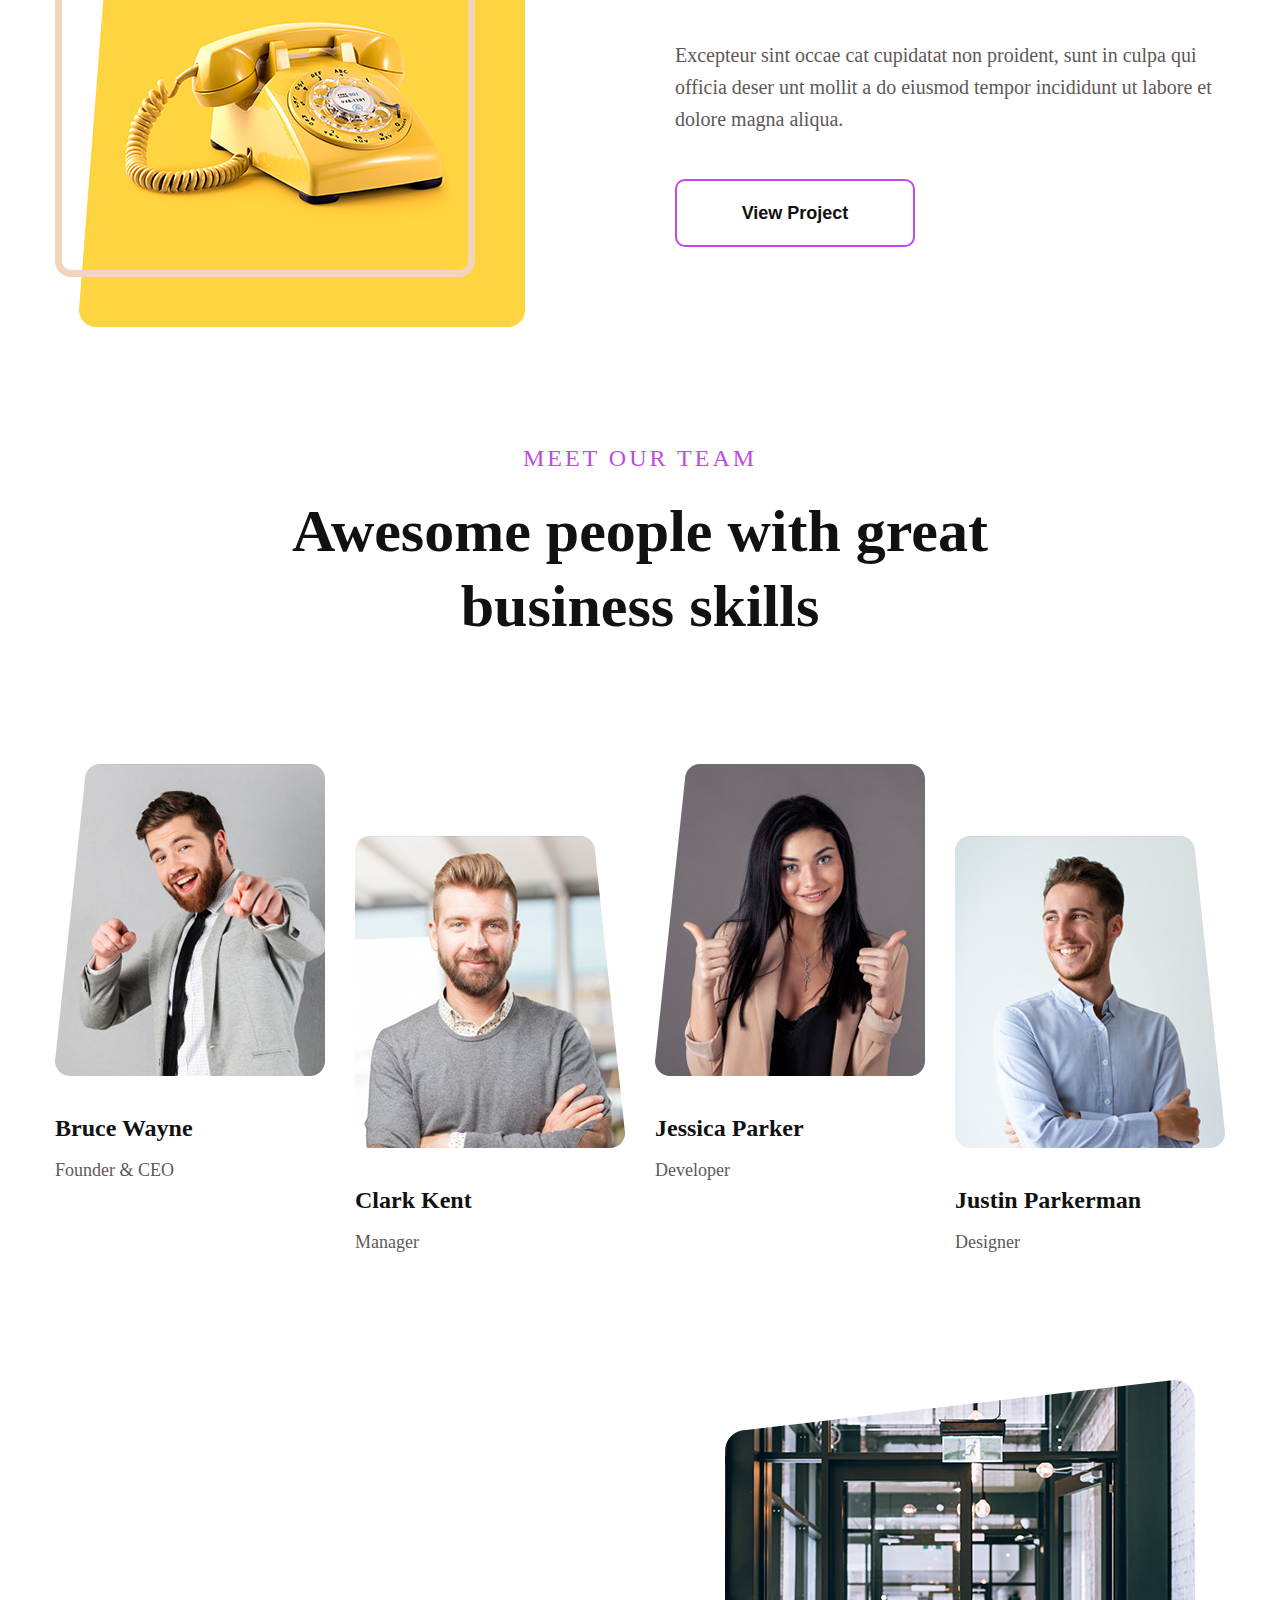
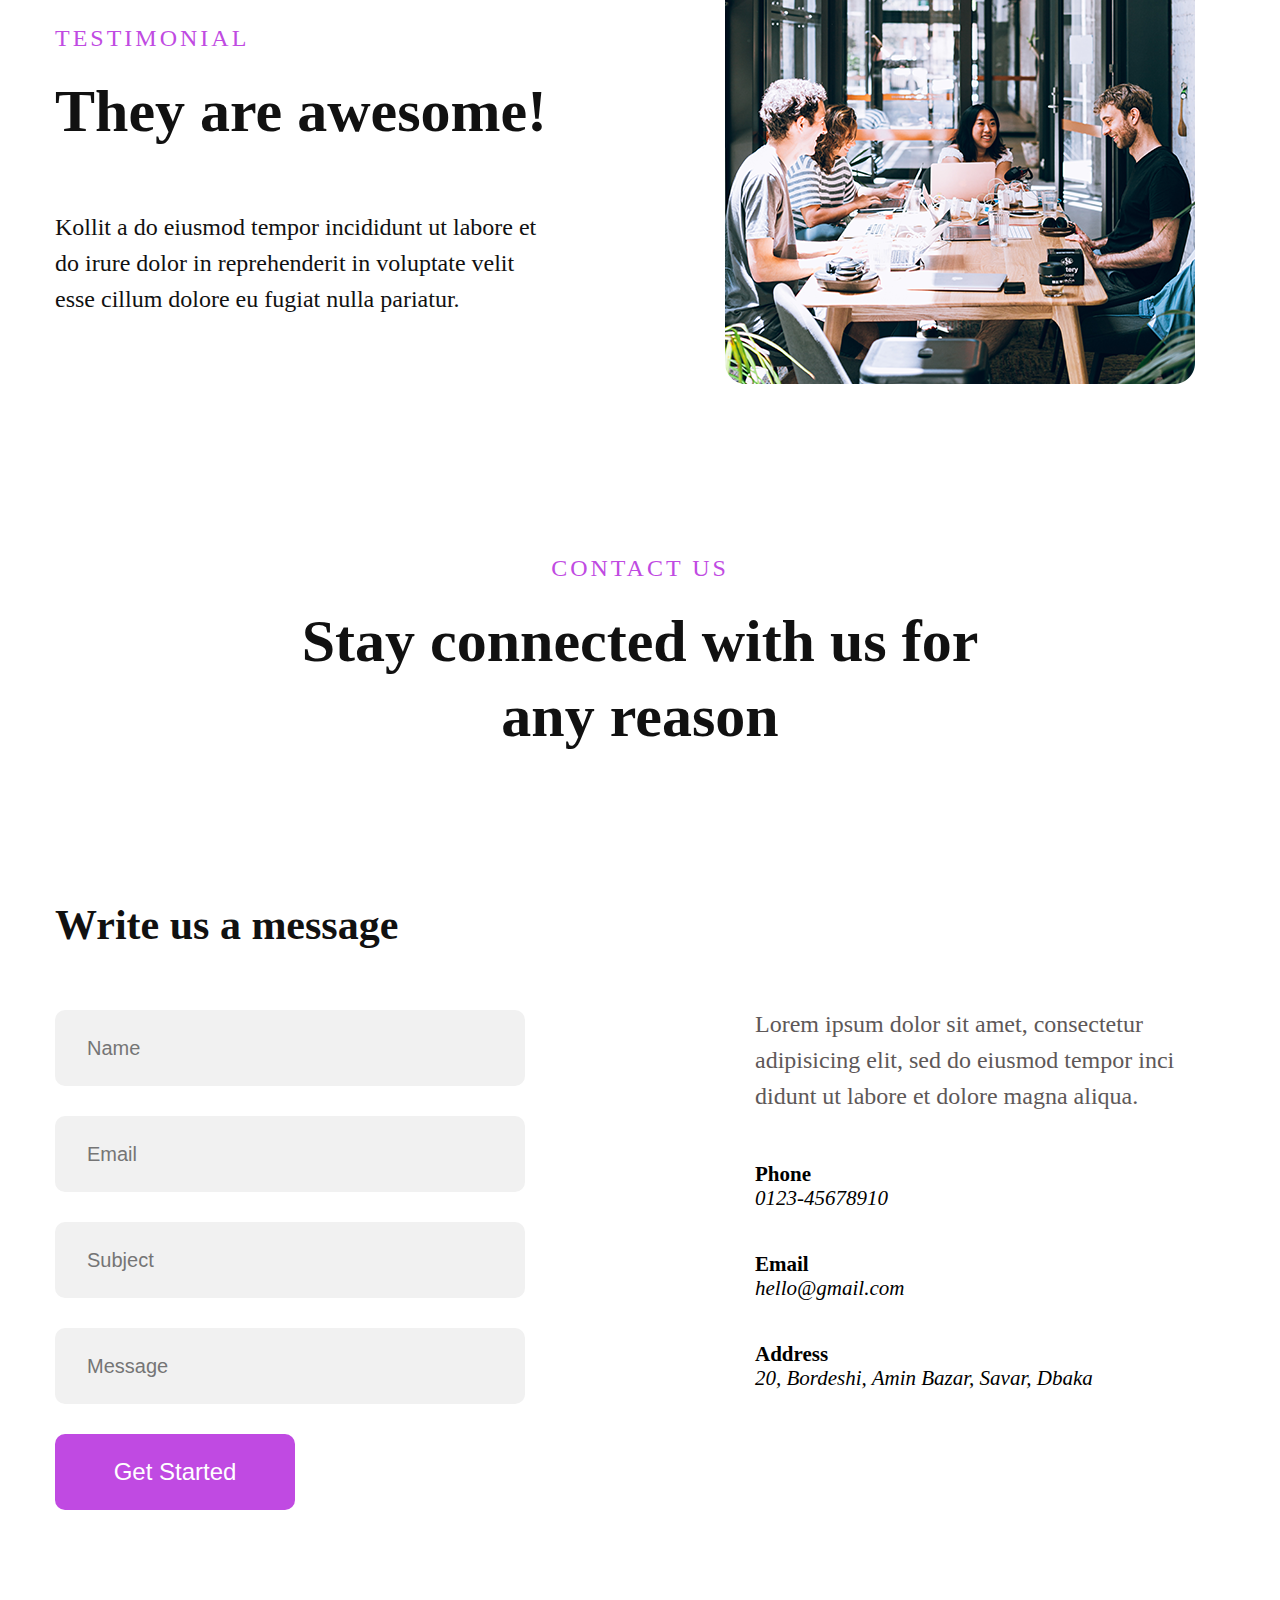
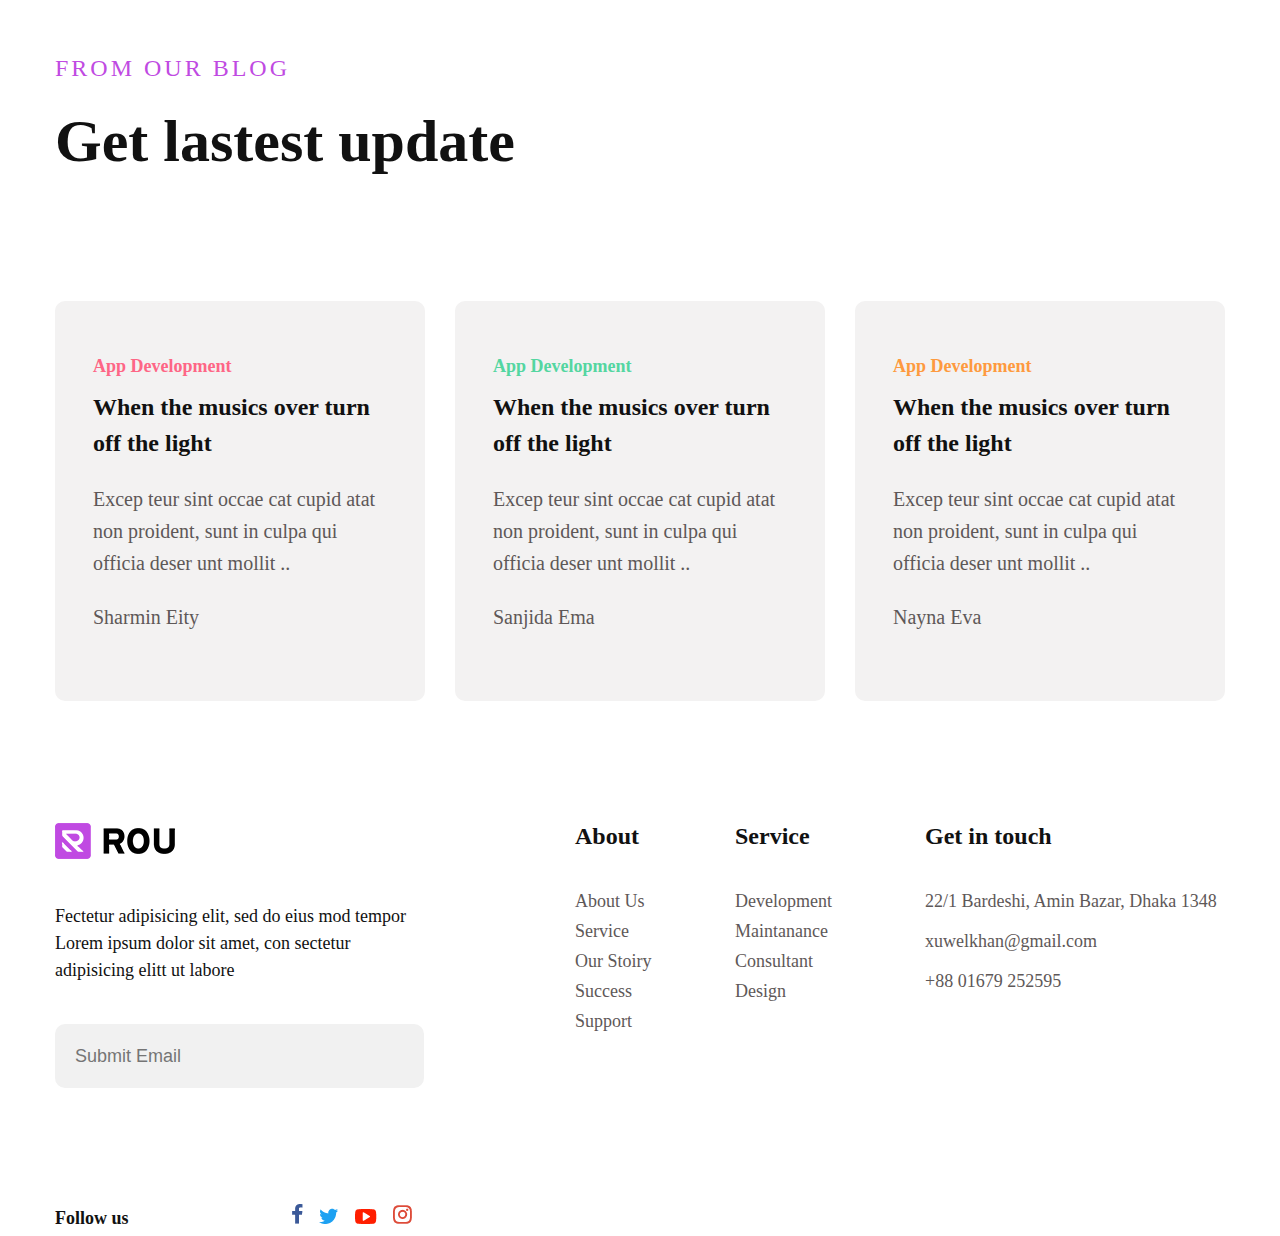
==== commit c1f0cf69: "fix and done landing page" ====
--- a/assets/index.html
+++ b/assets/index.html
@@ -1,5 +1,6 @@
 <!DOCTYPE html>
 <html lang="en">
+
 <head>
     <meta charset="UTF-8">
     <meta http-equiv="X-UA-Compatible" content="IE=edge">
@@ -7,73 +8,71 @@
     <title>Landing Page</title>
     <link rel="stylesheet" href="./scss/style.css">
 </head>
+
 <body>
-    <!-- đừng đặt style trong html như này nha em. -->
-    <header class="" style="background: url(../assets/images/header/background-header.png) no-repeat center 0;">
+    <header>
         <div class="l-container">
             <div class="c-menu">
-                <!-- .c-menu__logo -->
-                <h1>
-                    <a href="#">
-                        <img src="./images/header/logo-rou.png" alt="ROU-LOGO">
-                    </a>
-                </h1>
-                <!-- c-menu__list -->
-                <ul>
-                    <!-- c-menu__item -->
-                    <li>
-                        <!-- c-menu__link -->
-                        <a href="#">Home</a></li>
-                    <li><a href="#">About</a></li>
-                    <li><a href="#">Service</a></li>
-                    <li><a href="#">Works</a></li>
-                    <li><a href="#">News</a></li>
-                    <li><a href="#">Contact</a></li>
-                    <li><a href="#">Get A Quote</a></li>
-                    <li>
-                        <!-- c-menu__list__child -->
-                        <ul>
-                            <!-- c-menu__item__child -->
-                            <li>
-                                <!-- c-menu__link__child -->
-                                <a href="#">
-                                    <!-- Nhớ đặt figure bao bọc ảnh nha em -->
-                                    <figure class="c-menu__img">
-                                        <img src="./images/header/social/facebook.png" alt="icon-facebook">
-                                    </figure>
-                                    
-                                </a></li>
-                            <li><a href="#"><img src="./images/header/social/twitter.png" alt="icon-twitter"></a></li>
-                            <li><a href="#"><img src="./images/header/social/youtube.png" alt="icon-youtube"></a></li>
-                            <li><a href="#"><img src="./images/header/social/instagram.png" alt="icon-instagram"></a></li>
-                        </ul>
-                    </li>
-                </ul>
+                <div class="c-menu__logo">
+                    <h1><a href="#">
+                            <figure><img src="./images/header/logo-rou.png" alt="ROU-LOGO"></figure>
+                        </a></h1>
+                </div>
+                <div class="c-menu__list">
+                    <ul>
+                        <li class="c-menu__item"><a href="#" class="c-menu__link">Home</a></li>
+                        <li class="c-menu__item"><a href="#" class="c-menu__link">About</a></li>
+                        <li class="c-menu__item"><a href="#" class="c-menu__link">Service</a></li>
+                        <li class="c-menu__item"><a href="#" class="c-menu__link">Works</a></li>
+                        <li class="c-menu__item"><a href="#" class="c-menu__link">News</a></li>
+                        <li class="c-menu__item"><a href="#" class="c-menu__link">Contact</a></li>
+                        <li class="c-menu__item"><a href="#" class="c-menu__link">Get A Quote</a></li>
+                        <li class="c-menu__item">
+                            <ul class="c-menu__list__child">
+                                <li class="c-menu__item__child">
+                                    <a href="#" class="c-menu__link__child">
+                                        <figure class="c-menu__img"><img src="./images/header/social/facebook.png"
+                                                alt="icon-facebook">
+                                        </figure>
+                                    </a>
+                                </li>
+                                <li class="c-menu__item__child"><a href="#" class="c-menu__link__child">
+                                        <figure class="c-menu__img"><img src="./images/header/social/twitter.png"
+                                                alt="icon-twitter"></figure>
+                                    </a></li>
+                                <li class="c-menu__item__child"><a href="#" class="c-menu__link__child">
+                                        <figure class="c-menu__img"><img src="./images/header/social/youtube.png"
+                                                alt="icon-youtube"></figure>
+                                    </a></li>
+                                <li class="c-menu__item__child"><a href="#" class="c-menu__link__child">
+                                        <figure class="c-menu__img"><img src="./images/header/social/instagram.png"
+                                                alt="icon-instagram"></figure>
+                                    </a></li>
+                            </ul>
+                        </li>
+                    </ul>
+                </div>
             </div>
             <div class="c-slide">
-                 <!-- em đặt tên sai nè cái này modify rồi -->
-                <!-- Tham khảo http://open0246.test20008.work/page/139.php -->
-                <div class="c-slide--content">
-                    <h1>Work Smartly with Endless  Possibility</h1>
+                <div class="c-slide__content">
+                    <h1>Work Smartly with Endless Possibility</h1>
                     <p>Pore et dolore magna aliqua. Ut enim ad minim veniam, quis nostrud exerction </p>
                     <button>Get Started</button>
                 </div>
-                <!-- em đặt tên sai nè cái này modify rồi -->
-                <!-- Tham khảo http://open0246.test20008.work/page/139.php -->
-                <div class="c-slide--image">
+                <div class="c-slide__image">
                     <img src="./images/header/hero-header.png" alt="heros">
                 </div>
             </div>
         </div>
     </header>
-    <!-- lỗi -->
-    <section style="background: #fefdfd url(../assets/images/intro/intro-background.png) no-repeat center center;">
-        <div class="c-intro l-container">
-            <div class="c-intro--title title">
+    <section class="l-container">
+        <div class="c-intro ">
+            <div class="c-title">
                 <p>build trust first</p>
                 <h2>Control your bussiness with a single tap</h2>
             </div>
-            <div class="c-intro--content rectangle">
+            <div class="c-intro__content rectangle">
+                <!-- này là icon của nó nên em để tạm style ở đây nha -->
                 <div style="background: url(../assets/images/intro/anchor.png) no-repeat center 96px;">
                     <h3>Complete business Control</h3>
                     <p>Pore et dolore magna aliqua. Ut enim ad minim veniam, quis nos trud exerci tation </p>
@@ -88,150 +87,280 @@
                 </div>
             </div>
         </div>
-        <div class="c-about l-container flex">
-            <div class="c-about--content">
+        <div class="c-about flex">
+            <div class="c-about__content">
                 <h2>Most innovative creative team</h2>
                 <p>Pore et dolore magna aliqua. Ut enim ad minim veniam, quis nostrud exerction </p>
-                <p>Duis aute irure dolor in reprehenderit in voluptate velit esse cillum dolore eu fugiat nulla pariatur. Excep teur sint occae cat cupidatat non proident, sunt in culpa qui officia deser unt mollit anim id est laborum.</p>
+                <p>Duis aute irure dolor in reprehenderit in voluptate velit esse cillum dolore eu fugiat nulla
+                    pariatur. Excep teur sint occae cat cupidatat non proident, sunt in culpa qui officia deser unt
+                    mollit anim id est laborum.</p>
                 <button>KNOW MORE</button>
             </div>
-            <div class="c-about--image">
+            <div class="c-about__image">
                 <img src="../assets/images/intro/about.png" alt="about">
             </div>
         </div>
-        <!-- cho l-container riêng 1 div riêng nhé e. Đừng để chung như v -->
-        <div class="c-service l-container">
-            <div class="c-service--title title">
+        <div class="c-service">
+            <div class="c-title">
                 <p>What we do</p>
                 <h2>Service to solve all kinds of business problem</h2>
             </div>
-            <div class="c-service--content rectangle">
-                <!-- tạo img chứa luôn. đừng để style như v nha em. style -->
-                <!-- mấy cái này giống nhau nè. Em chỉ cần tạo 1 cái component. Rồi vô page e chỉnh thôi -->
-                <!-- tham khảo source này https://github.com/pxwebshop/project-front-end.git -->
-                <!-- Em xem mấy cái c-title á -->
+            <div class="c-service__content rectangle">
                 <div style="background: #fff url(../assets/images/intro/icon/business.png) no-repeat center 96px;">
                     <h3>Business Automation</h3>
                     <p>Pore et dolore magna aliqua. Ut enim ad minim veniam, quis nos trud exerci tation</p>
-                    <a href="#"><img src="./images/intro/icon/arrow.png" alt=""></a>
+                    <a href="#"><figure><img src="./images/intro/icon/arrow.png" alt=""></figure></a>
                 </div>
                 <div style="background: #fff url(../assets/images/intro/icon/cart.png) no-repeat center 96px;">
                     <h3>Ecommerce Support</h3>
                     <p>Pore et dolore magna aliqua. Ut enim ad minim veniam, quis nos trud exerci tation</p>
-                    <a href="#"><img src="./images/intro/icon/arrow.png" alt=""></a>
+                    <a href="#"><figure><img src="./images/intro/icon/arrow.png" alt=""></figure></a>
                 </div>
                 <div style="background: #fff url(../assets/images/intro/icon/video.png) no-repeat center 96px;">
                     <h3>Video Production</h3>
                     <p>Pore et dolore magna aliqua. Ut enim ad minim veniam, quis nos trud exerci tation</p>
-                    <a href="#"><img src="./images/intro/icon/arrow.png" alt=""></a>
+                    <a href="#"><figure><img src="./images/intro/icon/arrow.png" alt=""></figure></a>
                 </div>
                 <div style="background: #fff url(../assets/images/intro/icon/headphone.png) no-repeat center 96px;">
                     <h3>Realtime Support </h3>
                     <p>Pore et dolore magna aliqua. Ut enim ad minim veniam, quis nos trud exerci tation</p>
-                    <a href="#"><img src="./images/intro/icon/arrow.png" alt=""></a>
+                    <a href="#"><figure><img src="./images/intro/icon/arrow.png" alt=""></figure></a>
                 </div>
                 <div style="background: #fff url(../assets/images/intro/icon/location.png) no-repeat center 96px;">
                     <h3>Location Marking</h3>
                     <p>Pore et dolore magna aliqua. Ut enim ad minim veniam, quis nos trud exerci tation</p>
-                    <a href="#"><img src="./images/intro/icon/arrow.png" alt=""></a>
+                    <a href="#"><figure><img src="./images/intro/icon/arrow.png" alt=""></figure></a>
                 </div>
                 <div style="background: #fff url(../assets/images/intro/icon/upload.png) no-repeat center 96px;">
                     <h3>File Upload Protocol</h3>
                     <p>Pore et dolore magna aliqua. Ut enim ad minim veniam, quis nos trud exerci tation</p>
-                    <a href="#"><img src="./images/intro/icon/arrow.png" alt=""></a>
-                </div>
-            </div>
-        </div>
-    </section>
-    <section style="background: url(../assets/images/portfolio/portfolio-background.png) no-repeat center center;">
-        <div class="c-portfolio l-container">
-            <div class="c-portfolio--title title">
-                <!-- vd: -->
-                <!-- mấy cái title e để h1-h6 nha. Để google search tiềm kiếm á -->
-                <h3 class="c-title1">
-                    <p class="c-title1__txt">Our Project</p>
-                    <span class="c-title1__sub">Check the real innovation of problem solving</span>
-                </h3>
-                <p class="c-title1">Our Project</p>
-                <h2 class="c-title1">Check the real innovation of problem solving</h2>
-            </div>
-            <!-- vd: tạp 1 cái c-imgtext1 -->
-            <div class="c-portfolio--content flex">
-                <div class="c-portfolio--image">
+                    <a href="#"><figure><img src="./images/intro/icon/arrow.png" alt=""></figure></a>
+                </div>
+            </div>
+        </div>
+    </section>
+    <section class="l-container">
+        <div class="c-portfolio">
+            <div class="c-title">
+                <h2 class="c-title1">
+                    <p>Our Project</p>
+                    <span>Check the real innovation of problem solving</span>
+                </h2>
+                <p>Our Project</p>
+                <h2>Check the real innovation of problem solving</h2>
+            </div>
+            <div class="c-portfolio__content flex">
+                <div class="c-portfolio__image">
                     <img src="../assets/images/portfolio/cactus.png" alt="">
                 </div>
-                <div class="c-portfolio--sub-content">
+                <div class="c-portfolio__sub-content">
                     <h4>Development</h4>
                     <h3>Jodi kokhono vul hoye jay tumi oporadh nio na</h3>
-                    <p>Excepteur sint occae cat cupidatat non proident, sunt in culpa qui officia deser unt mollit a do eiusmod tempor incididunt ut labore et dolore magna aliqua. </p>
+                    <p>Excepteur sint occae cat cupidatat non proident, sunt in culpa qui officia deser unt mollit a do
+                        eiusmod tempor incididunt ut labore et dolore magna aliqua. </p>
                     <button>View Project</button>
                 </div>
             </div>
-            <!-- cái này giống cái trên. gọi cpn c-imgtext1--reverse.  -->
-            <div class="c-portfolio--content flex">
-                <div class="c-portfolio--sub-content">
+            <div class="c-portfolio__content c-portfolio__imgtext--reserve flex">
+                <div class="c-portfolio__image">
+                    <img src="../assets/images/portfolio/orange.png" alt="">
+                </div>
+                <div class="c-portfolio__sub-content">
                     <h4>Research & Analytics</h4>
                     <h3>Ei biristi veja rate tuminei bole somoy amar katena</h3>
-                    <p>Excepteur sint occae cat cupidatat non proident, sunt in culpa qui officia deser unt mollit a do eiusmod tempor incididunt ut labore et dolore magna aliqua.  </p>
+                    <p>Excepteur sint occae cat cupidatat non proident, sunt in culpa qui officia deser unt mollit a do
+                        eiusmod tempor incididunt ut labore et dolore magna aliqua. </p>
                     <button>View Project</button>
                 </div>
-                <!-- lỗi -->
-                <div class="c-portfolio--image">
-                    <img src="../assets/images/portfolio/orange.png" alt="">
-                </div>
-            </div>
-            <!-- lỗi -->
-            <div class="c-portfolio--content flex">
-                <div class="c-portfolio--image">
+            </div>
+            <div class="c-portfolio__content flex">
+                <div class="c-portfolio__image">
                     <img src="../assets/images/portfolio/phone.png" alt="">
                 </div>
-                <div class="c-portfolio--sub-content">
+                <div class="c-portfolio__sub-content">
                     <h4>UI/UX Engineering</h4>
                     <h3>Ami jare chaire se thake mori ontore </h3>
-                    <p>Excepteur sint occae cat cupidatat non proident, sunt in culpa qui officia deser unt mollit a do eiusmod tempor incididunt ut labore et dolore magna aliqua.  </p>
+                    <p>Excepteur sint occae cat cupidatat non proident, sunt in culpa qui officia deser unt mollit a do
+                        eiusmod tempor incididunt ut labore et dolore magna aliqua. </p>
                     <button>View Project</button>
                 </div>
             </div>
         </div>
     </section>
-    <!-- lỗi -->
-    <section style="background: url(../assets/images/team/team-background.png) no-repeat center center;">
-        <div class="c-team l-container">
-            <div class="c-team--meet-team">
-                <div class="c-team--title-meet title">
-                    <p class="c-title1">Meet our team</p>
+    <section class="l-container">
+        <div class="c-team ">
+            <div class="c-team__meet-team">
+                <div class="c-title">
+                    <p>Meet our team</p>
                     <h2>Awesome people with great business skills</h2>
                 </div>
-                <div class="c-team--image-meet flex">
-                    <div class="c-team--partner1">
+                <div class="c-team__image-meet flex">
+                    <div class="c-team__partner1">
                         <img src="./images/team/bruce.png" alt="">
                         <h4>Bruce Wayne</h4>
                         <p>Founder & CEO</p>
                     </div>
-                    <div class="c-team--partner2">
+                    <div class="c-team__partner2">
                         <img src="./images/team/clark.png" alt="">
                         <h4>Clark Kent</h4>
                         <p>Manager</p>
                     </div>
-                    <div class="c-team--partner3">
+                    <div class="c-team__partner3">
                         <img src="./images/team/jessica.png" alt="">
                         <h4>Jessica Parker</h4>
                         <p>Developer</p>
                     </div>
-                    <div class="c-team--partner4">
+                    <div class="c-team__partner4">
                         <img src="./images/team/justin.png" alt="">
                         <h4>Justin Parkerman</h4>
                         <p>Designer</p>
                     </div>
                 </div>
             </div>
-            <div class="c-team--testimonial">
-                <div class="c-team--title-testimonial">
-                    
-                </div>
-                <div class="c-team--image-testimonial"></div>
-            </div>
-        </div>
-    </section>
+            <div class="c-team__testimonial">
+                <div class="flex">
+                    <div class="c-team__txt">
+                        <div class="c-title">
+                            <p>Testimonial</p>
+                            <h2>They are awesome!</h2>
+                        </div>
+                        <div class="c-txt">
+                            <p>Kollit a do eiusmod tempor incididunt ut labore et do irure dolor in reprehenderit in voluptate velit esse cillum dolore eu fugiat nulla pariatur. </p>
+                        </div>
+                    </div>
+                    <div class="c-team__image-testimonial">
+                        <img src="../assets/images/team/us.png" alt="">
+                    </div>
+                </div>
+            </div>
+        </div>
+    </section>
+    <section class="l-container">
+        <div class="c-contact">
+            <div class="c-title">
+                <p>contact us</p>
+                <h2>Stay connected with us for any reason</h2>
+            </div>
+            <div class="c-contact__content flex">
+                <div class="c-contact__form">
+                    <h3 class="c-contact__title">Write us a message</h3>
+                    <form action="#" class="c-form">
+                        <input type="text" placeholder="Name">
+                        <input type="text" placeholder="Email">
+                        <input type="text" placeholder="Subject">
+                        <input type="text" placeholder="Message">
+                        <button>Get Started</button>
+                    </form>
+                </div>
+                <div class="c-contact__address">
+                    <div class="c-contact__address__txt">
+                        <p>Lorem ipsum dolor sit amet, consectetur adipisicing elit, sed do eiusmod tempor inci didunt ut labore et dolore magna aliqua. </p>
+                    </div>
+                    <div class="c-contact__address__abc c-contact__phone">
+                        <p>Phone</p>
+                        <i>0123-45678910</i>
+                    </div>
+                    <div class="c-contact__address__abc c-contact__email">
+                        <p>Email</p>
+                        <i>hello@gmail.com</i>
+                    </div>
+                    <div class="c-contact__address__abc c-contact__add">
+                        <p>Address</p>
+                        <i>20, Bordeshi, Amin Bazar, Savar, Dbaka</i>
+                    </div>
+                </div>
+            </div>
+        </div>
+    </section>
+    <section class="l-container">
+        <div class="c-blog">
+            <div class="c-title">
+                <p>from our blog</p>
+                <h2>Get lastest update</h2>
+            </div>
+            <div class="c-blog__content flex">
+                <div class="c-blog__txt c-blog__txt--1">
+                    <h4>App Development</h4>
+                    <h3>When the musics over turn off the light </h3>
+                    <p>Excep teur sint occae cat cupid atat non proident, sunt in culpa qui officia deser unt mollit ..</p>
+                    <p>Sharmin Eity</p>
+                </div>
+                <div class="c-blog__txt c-blog__txt--2"><h4>App Development</h4>
+                    <h3>When the musics over turn off the light </h3>
+                    <p>Excep teur sint occae cat cupid atat non proident, sunt in culpa qui officia deser unt mollit ..</p>
+                    <p>Sanjida Ema</p>
+                </div>
+                <div class="c-blog__txt c-blog__txt--3"><h4>App Development</h4>
+                    <h3>When the musics over turn off the light </h3>
+                    <p>Excep teur sint occae cat cupid atat non proident, sunt in culpa qui officia deser unt mollit ..</p>
+                    <p>Nayna Eva</p>
+                </div>
+            </div>
+        </div>
+    </section>
+    <footer class="l-container">
+        <div class="c-footer flex">
+            <div class="c-footer__description">
+                <div class="c-footer__logo">
+                    <figure><img src="./images/header/logo-rou.png" alt="ROU-LOGO"></figure>
+                </div>
+                <div class="c-footer__txt">
+                    <p>Fectetur adipisicing elit, sed do eius mod tempor Lorem ipsum dolor sit amet, con sectetur adipisicing elitt ut labore</p>
+                </div>
+                <div class="c-footer__send-mail">
+                    <input type="text" placeholder="Submit Email">
+                </div>
+                <div class="c-footer__follow flex">
+                    <h4>Follow us</h4>
+                    <ul class="c-follow__list">
+                        <li><a href="#" class="c-footer__link__follow">
+                            <figure class="c-menu__img"><img src="./images/header/social/facebook.png"
+                                    alt="icon-facebook">
+                            </figure>
+                        </a></li>
+                        <li><a href="#" class="c-footer__link__follow">
+                            <figure class="c-menu__img"><img src="./images/header/social/twitter.png"
+                                    alt="icon-facebook">
+                            </figure>
+                        </a></li>
+                        <li><a href="#" class="c-footer__link__follow">
+                            <figure class="c-menu__img"><img src="./images/header/social/youtube.png"
+                                    alt="icon-facebook">
+                            </figure>
+                        </a></li>
+                        <li><a href="#" class="c-footer__link__follow">
+                            <figure class="c-menu__img"><img src="./images/header/social/instagram.png"
+                                    alt="icon-facebook">
+                            </figure>
+                        </a></li>
+                    </ul>
+                </div>
+            </div>
+            <div class="c-footer__general flex">
+                <ul class="c-footer__about">
+                    <h3>About</h3>
+                    <li><a href="#">About Us</a></li>
+                    <li><a href="#">Service</a></li>
+                    <li><a href="#">Our Stoiry</a></li>
+                    <li><a href="#">Success</a></li>
+                    <li><a href="#">Support</a></li>
+                </ul>
+                <ul class="c-footer__service">
+                    <h3>Service</h3>
+                    <li><a href="#">Development</a></li>
+                    <li><a href="#">Maintanance</a></li>
+                    <li><a href="#">Consultant</a></li>
+                    <li><a href="#">Design</a></li>
+                </ul>
+                <ul class="c-footer__get-in-touch">
+                    <h3>Get in touch</h3>
+                    <li><p>22/1 Bardeshi, Amin Bazar, Dhaka 1348</p></li>
+                    <li><p>xuwelkhan@gmail.com</p></li>
+                    <li><p>+88 01679 252595</p></li>
+                </ul>
+            </div>
+        </div>
+    </footer>
 </body>
+
 </html>--- a/assets/scss/style.css
+++ b/assets/scss/style.css
@@ -38,6 +38,30 @@
   line-height: 72px;
   border-radius: 10px;
   border-color: transparent;
+}
+
+.c-title1 {
+  display: none;
+}
+
+.c-title {
+  width: 770px;
+  margin: 0 auto;
+  text-align: center;
+}
+
+.c-title p {
+  font-size: 24px;
+  text-transform: uppercase;
+  color: #c04ae2;
+  letter-spacing: 3px;
+  line-height: 72px;
+}
+
+.c-title h2 {
+  font-size: 60px;
+  line-height: 75px;
+  color: #111111;
 }
 
 .rectangle {
@@ -72,26 +96,6 @@
   color: #5e5858;
 }
 
-.title {
-  width: 770px;
-  margin: 0 auto;
-  text-align: center;
-}
-
-.title p {
-  font-size: 24px;
-  text-transform: uppercase;
-  color: #c04ae2;
-  letter-spacing: 3px;
-  line-height: 72px;
-}
-
-.title h2 {
-  font-size: 60px;
-  line-height: 75px;
-  color: #111111;
-}
-
 .c-menu {
   display: -webkit-box;
   display: -ms-flexbox;
@@ -102,16 +106,16 @@
   padding-top: 55px;
 }
 
-.c-menu h1 {
+.c-menu__logo {
   height: 36px;
   line-height: 36px;
 }
 
-.c-menu h1 img {
+.c-menu__logo img {
   height: 36px;
 }
 
-.c-menu ul a {
+.c-menu__link {
   padding: 5px 15px;
   font-weight: bold;
   border: 2px solid transparent;
@@ -120,17 +124,17 @@
   line-height: 36px;
 }
 
-.c-menu ul a:hover {
+.c-menu__link:hover {
   border: 2px solid #c04ae2;
   border-radius: 5px;
 }
 
-.c-menu ul li ul a {
+.c-menu__item__child a {
   padding: 5px;
 }
 
-.c-menu ul li ul a:hover {
-  border: 2px solid transparent;
+.c-menu__img {
+  display: inline;
 }
 
 .c-slide {
@@ -144,17 +148,17 @@
   padding-bottom: 264px;
 }
 
-.c-slide--content {
+.c-slide__content {
   width: 570px;
 }
 
-.c-slide--content h1 {
+.c-slide__content h1 {
   font-size: 90px;
   line-height: 108px;
   color: #111111;
 }
 
-.c-slide--content p {
+.c-slide__content p {
   font-size: 30px;
   line-height: 42px;
   margin-top: 63px;
@@ -162,28 +166,24 @@
   margin-bottom: 63px;
 }
 
-.c-slide--image {
+.c-slide__image {
   width: 570px;
 }
 
-.c-slide--image img {
+.c-slide__image img {
   width: 100%;
   height: 100%;
 }
 
-.c-intro {
-  padding-top: 160px;
-}
-
-.c-intro--content div:nth-child(1) {
+.c-intro__content div:nth-child(1) {
   border-color: #fcd7df;
 }
 
-.c-intro--content div:nth-child(2) {
+.c-intro__content div:nth-child(2) {
   border-color: #c9f3e2;
 }
 
-.c-intro--content div:nth-child(3) {
+.c-intro__content div:nth-child(3) {
   border-color: #f2d5ba;
 }
 
@@ -194,106 +194,101 @@
           justify-content: space-between;
 }
 
-.c-about--content {
+.c-about__content {
   width: 470px;
 }
 
-.c-about--content h2 {
+.c-about__content h2 {
   font-size: 60px;
   line-height: 72px;
   color: #111111;
 }
 
-.c-about--content p:nth-child(2) {
+.c-about__content p:nth-child(2) {
   font-size: 24px;
   line-height: 36px;
   color: #5e5858;
   margin: 24px 0;
 }
 
-.c-about--content p:nth-child(3) {
+.c-about__content p:nth-child(3) {
   font-size: 20px;
   line-height: 32px;
   color: #5e5858;
   margin-bottom: 36px;
 }
 
-.c-about--image {
+.c-about__image {
   width: 500px;
 }
 
-.c-about--image img {
+.c-about__image img {
   width: 100%;
   height: 100%;
 }
 
-.c-service--title {
+.c-service .c-title {
   margin: 222px 0 0 auto;
   text-align: right;
 }
 
-.c-service--content {
+.c-service__content {
   -ms-flex-wrap: wrap;
       flex-wrap: wrap;
 }
 
-.c-service--content div {
+.c-service__content div {
   -webkit-box-shadow: 0 0 25px 5px rgba(128, 128, 128, 0.2);
           box-shadow: 0 0 25px 5px rgba(128, 128, 128, 0.2);
 }
 
-.c-service--content div:nth-child(2) {
+.c-service__content div:nth-child(2) {
   margin-top: 204px;
 }
 
-.c-service--content div:nth-child(3) {
+.c-service__content div:nth-child(3) {
   margin-top: 292px;
 }
 
-.c-service--content div:nth-child(4) {
+.c-service__content div:nth-child(4) {
   margin-top: -116px;
 }
 
-.c-service--content div:nth-child(5) {
+.c-service__content div:nth-child(5) {
   margin-top: -28px;
 }
 
-.c-service--content div:nth-child(6) {
+.c-service__content div:nth-child(6) {
   margin-top: 60px;
   margin-bottom: 200px;
 }
 
-.c-service--content img {
+.c-service__content img {
   margin: 46px 0;
 }
 
-.c-portfolio--title {
-  padding-top: 222px;
-  margin-bottom: 100px;
-}
-
-.c-portfolio--content {
+.c-portfolio__content {
   -webkit-box-pack: justify;
       -ms-flex-pack: justify;
           justify-content: space-between;
   padding: 91px 0;
 }
 
-.c-portfolio--image {
+.c-portfolio__image {
   width: 500px;
 }
 
-.c-portfolio--sub-content {
+.c-portfolio__sub-content {
   width: 550px;
 }
 
-.c-portfolio--sub-content h4 {
+.c-portfolio__sub-content h4 {
   font-size: 24px;
   line-height: 42px;
   color: #fe6686;
 }
 
-.c-portfolio--sub-content h3 {
+.c-portfolio__sub-content h3 {
   font-size: 42px;
   line-height: 54px;
   color: #111111;
@@ -301,14 +296,14 @@
   padding-bottom: 28px;
 }
 
-.c-portfolio--sub-content p {
+.c-portfolio__sub-content p {
   font-size: 20px;
   line-height: 32px;
   color: #5e5858;
   padding-bottom: 44px;
 }
 
-.c-portfolio--sub-content button {
+.c-portfolio__sub-content button {
   border: 2px solid #c04ae2;
   background-color: transparent;
   color: #111111;
@@ -318,27 +313,262 @@
   font-weight: bold;
 }
 
-.c-team--image-meet {
+.c-portfolio__imgtext--reserve {
+  -webkit-box-orient: horizontal;
+  -webkit-box-direction: reverse;
+      -ms-flex-direction: row-reverse;
+          flex-direction: row-reverse;
+}
+
+.c-team__image-meet {
   -webkit-box-pack: justify;
       -ms-flex-pack: justify;
           justify-content: space-between;
   margin-top: 120px;
 }
 
-.c-team--partner1 h4, .c-team--partner3 h4, .c-team--partner2 h4, .c-team--partner4 h4 {
+.c-team__partner1 h4, .c-team__partner3 h4, .c-team__partner2 h4, .c-team__partner4 h4 {
   font-size: 24px;
   line-height: 48px;
   color: #111111;
   margin-top: 24px;
 }
 
-.c-team--partner1 p, .c-team--partner3 p, .c-team--partner2 p, .c-team--partner4 p {
-  font-size: 18px;
-  line-height: 36px;
-  color: #5e5858;
-}
-
-.c-team--partner2, .c-team--partner4 {
-  padding: 72px;
+.c-team__partner1 p, .c-team__partner3 p, .c-team__partner2 p, .c-team__partner4 p {
+  font-size: 18px;
+  line-height: 36px;
+  color: #5e5858;
+}
+
+.c-team__partner2, .c-team__partner4 {
+  padding-top: 72px;
+}
+
+.c-team__testimonial {
+  margin-top: 120px;
+}
+
+.c-team__testimonial .c-title {
+  margin: 222px 0 0 auto;
+  text-align: left;
+}
+
+.c-team__testimonial .flex {
+  -webkit-box-pack: justify;
+      -ms-flex-pack: justify;
+          justify-content: space-between;
+}
+
+.c-team__testimonial .c-txt {
+  font-size: 24px;
+  line-height: 36px;
+  color: #111111;
+  padding-top: 60px;
+}
+
+.c-team__txt {
+  width: 500px;
+}
+
+.c-team__image-testimonial {
+  width: 500px;
+}
+
+.c-contact .c-title {
+  margin-top: 144px;
+  margin-bottom: 144px;
+}
+
+.c-contact__content {
+  -webkit-box-pack: justify;
+      -ms-flex-pack: justify;
+          justify-content: space-between;
+}
+
+.c-contact__title {
+  font-size: 42px;
+  line-height: 54px;
+  color: #111111;
+  margin-bottom: 58px;
+}
+
+.c-contact__form {
+  width: 470px;
+}
+
+.c-contact__form input {
+  width: 470px;
+  padding: 24px  32px;
+  font-size: 20px;
+  line-height: 28px;
+  background-color: #f1f1f1;
+  border-width: 0px;
+  border-radius: 10px;
+  margin-bottom: 30px;
+}
+
+.c-contact__address {
+  width: 470px;
+}
+
+.c-contact__address__txt {
+  font-size: 24px;
+  line-height: 36px;
+  padding-top: 108px;
+  color: #5e5858;
+  margin-bottom: 48px;
+}
+
+.c-contact__address__abc {
+  font-size: 21px;
+  line-height: 24px;
+  margin-bottom: 42px;
+}
+
+.c-contact__address__abc p {
+  font-weight: bold;
+}
+
+.c-blog .c-title {
+  margin-top: 122px;
+  margin-bottom: 122px;
+  text-align: left;
+  margin-left: 0;
+}
+
+.c-blog__content {
+  -webkit-box-pack: justify;
+      -ms-flex-pack: justify;
+          justify-content: space-between;
+}
+
+.c-blog__txt {
+  width: 370px;
+  height: 400px;
+  background-color: #f3f2f2;
+  padding: 50px 38px;
+  border-radius: 10px;
+}
+
+.c-blog__txt h4 {
+  font-size: 18px;
+  line-height: 30px;
+}
+
+.c-blog__txt h3 {
+  font-size: 24px;
+  line-height: 36px;
+  color: #111111;
+  margin-top: 8px;
+}
+
+.c-blog__txt p {
+  font-size: 20px;
+  line-height: 32px;
+  margin-top: 22px;
+  color: #5e5858;
+}
+
+.c-blog__txt--1 h4 {
+  color: #fe6686;
+}
+
+.c-blog__txt--2 h4 {
+  color: #54d6a1;
+}
+
+.c-blog__txt--3 h4 {
+  color: #fe9a3f;
+}
+
+.c-footer {
+  margin-top: 122px;
+  -webkit-box-pack: justify;
+      -ms-flex-pack: justify;
+          justify-content: space-between;
+}
+
+.c-footer__description {
+  width: 369px;
+}
+
+.c-footer__txt {
+  margin: 40px 0;
+  font-size: 18px;
+  line-height: 27px;
+  color: #111111;
+}
+
+.c-footer__send-mail input {
+  width: 100%;
+  font-size: 18px;
+  line-height: 24px;
+  color: #5e5858;
+  border: transparent;
+  padding: 20px;
+  background-color: #f1f1f1;
+  border-radius: 10px;
+}
+
+.c-footer__follow {
+  margin-top: 112px;
+  -webkit-box-pack: justify;
+      -ms-flex-pack: justify;
+          justify-content: space-between;
+}
+
+.c-footer__follow h4 {
+  font-size: 18px;
+  line-height: 36px;
+  color: #111111;
+  margin-right: 50px;
+}
+
+.c-footer__link__follow {
+  font-size: 18px;
+  line-height: 36px;
+  margin-right: 12px;
+}
+
+.c-footer__general {
+  width: 650px;
+  -webkit-box-pack: justify;
+      -ms-flex-pack: justify;
+          justify-content: space-between;
+}
+
+.c-footer__general ul {
+  font-size: 18px;
+  display: inline-block;
+}
+
+.c-footer__general ul li {
+  display: block;
+}
+
+.c-footer__general ul li a, .c-footer__general ul li p {
+  color: #5e5858;
+  font-size: 18px;
+  line-height: 30px;
+  margin: 10px 0;
+}
+
+.c-footer__general ul h3 {
+  font-size: 24px;
+  line-height: 26px;
+  color: #111111;
+  margin-bottom: 37px;
+}
+
+.c-footer__about {
+  width: 100px;
+}
+
+.c-footer__service {
+  width: 130px;
+}
+
+.c-footer__get-in-touch {
+  width: 300px;
 }
 /*# sourceMappingURL=style.css.map */